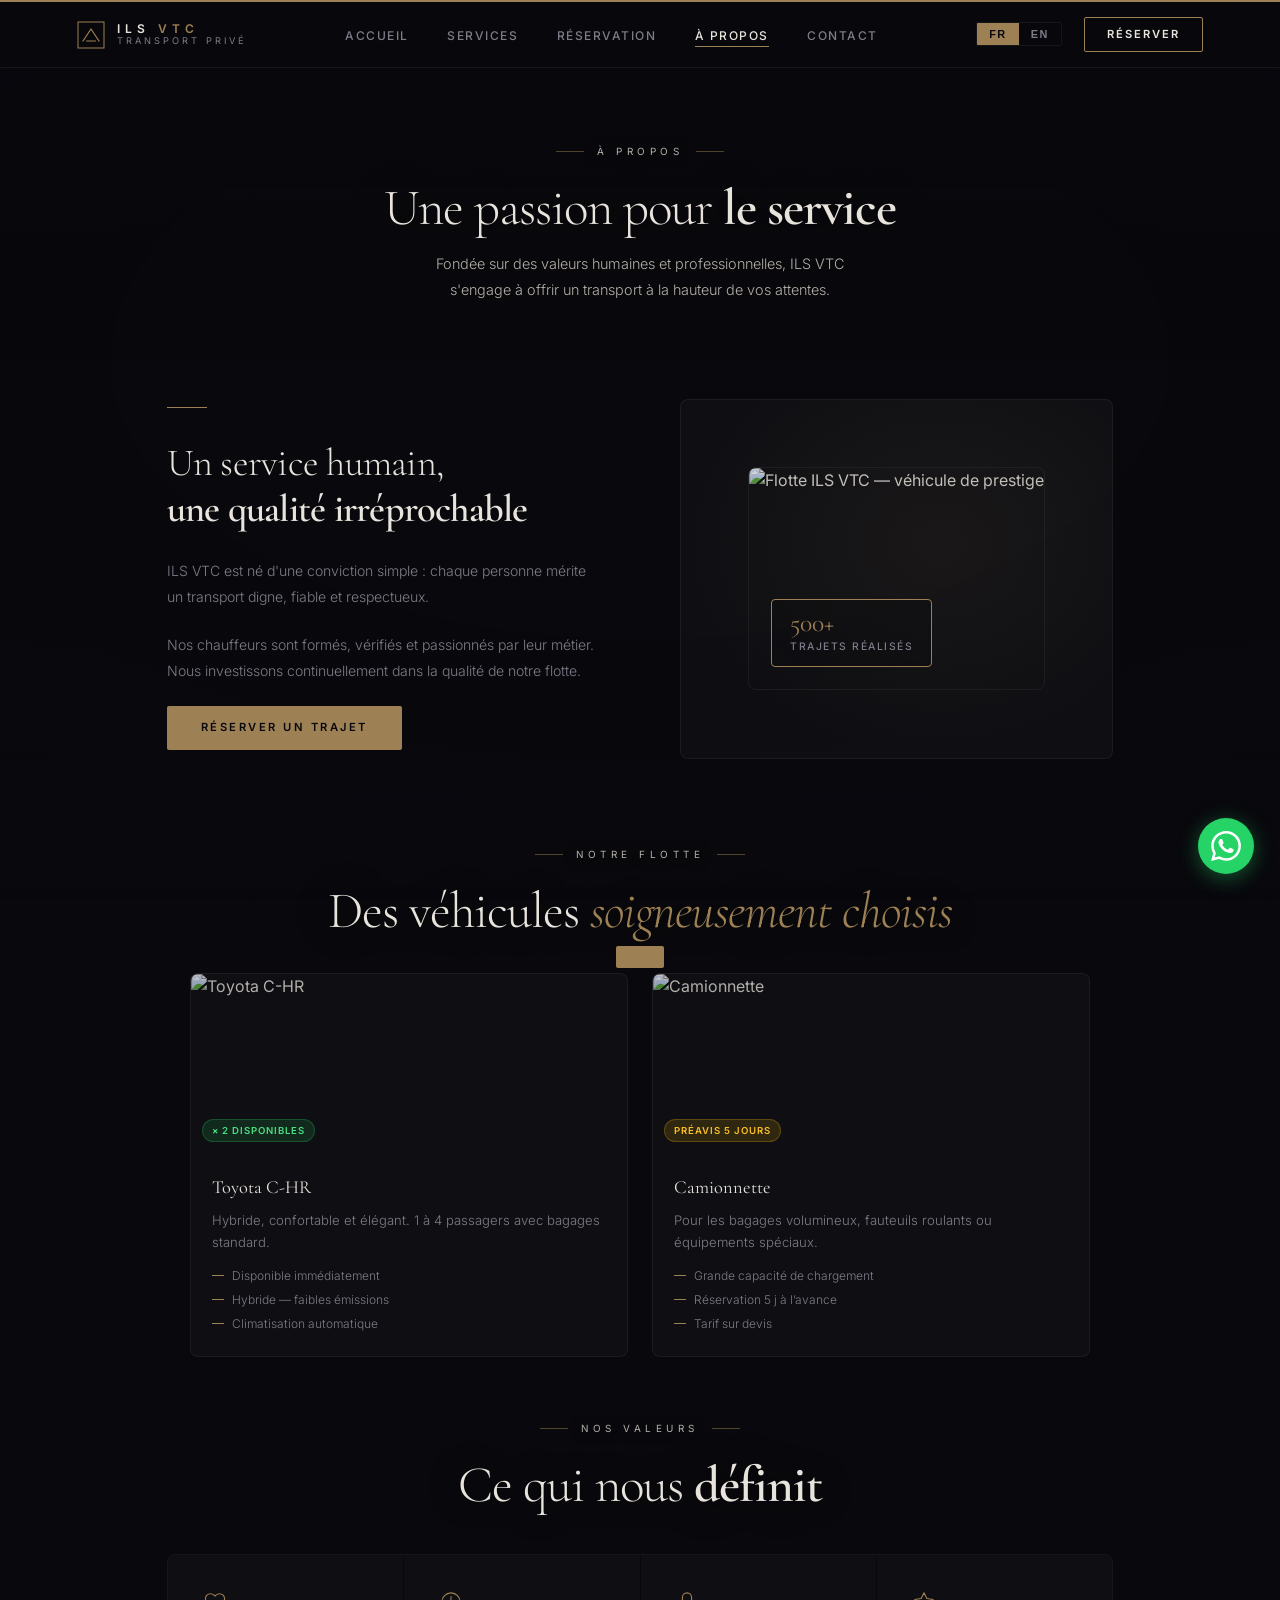
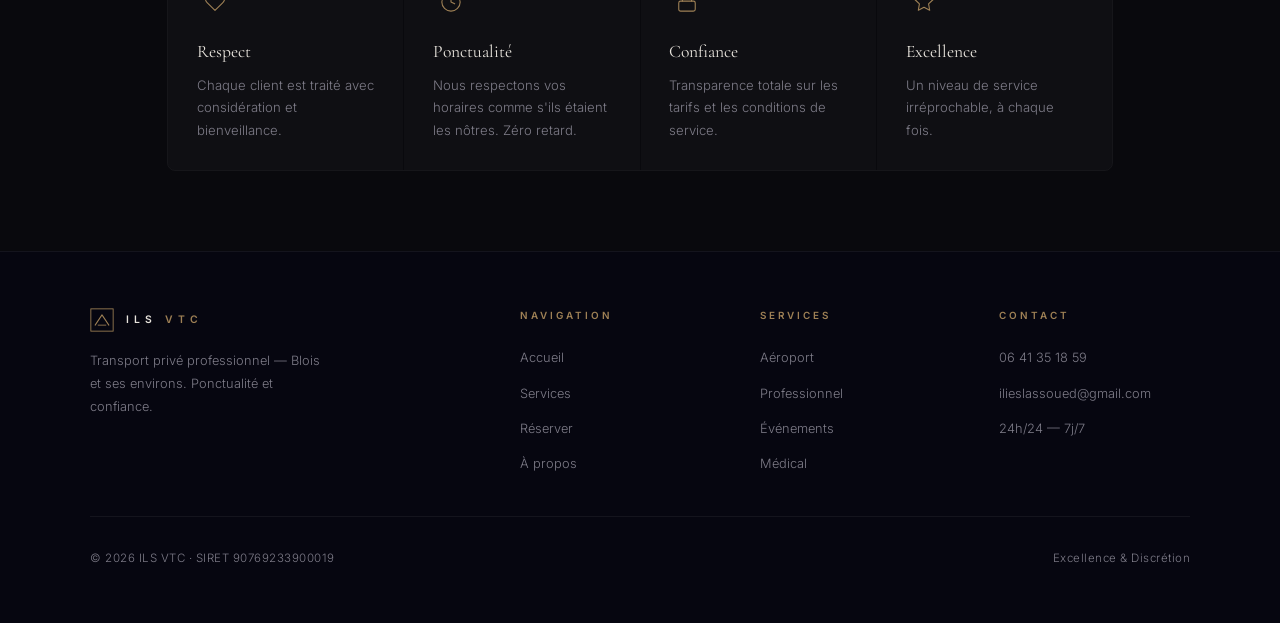
==== about.html @ da30ae80 "ILS VTC - Site complet prêt pour production" ====
<!DOCTYPE html>
<html lang="fr">
<head>
  <meta charset="UTF-8">
  <meta name="viewport" content="width=device-width, initial-scale=1.0">
  <title>À Propos — ILS VTC Blois | Chauffeur Professionnel</title>
  <link rel="stylesheet" href="css/style.css">
  <script src="https://cdnjs.cloudflare.com/ajax/libs/three.js/r128/three.min.js"></script>
  <!-- SEO -->
  <meta name="description" content="ILS VTC, votre chauffeur privé professionnel à Blois. SIRET 90769233900019. Flotte hybride Toyota C-HR, service respectueux et discret.">
  <meta name="keywords" content="ILS VTC Blois, chauffeur professionnel Blois, VTC Loir-et-Cher, SIRET 90769233900019">
  <meta name="robots" content="index, follow">
  <meta name="author" content="ILS VTC">
  <link rel="canonical" href="https://ilsvtc.fr/about">

  <!-- Open Graph -->
  <meta property="og:type" content="website">
  <meta property="og:site_name" content="ILS VTC">
  <meta property="og:url" content="https://ilsvtc.fr/about">
  <meta property="og:title" content="À Propos — ILS VTC Blois | Chauffeur Professionnel">
  <meta property="og:description" content="ILS VTC, votre chauffeur privé professionnel à Blois. SIRET 90769233900019. Flotte hybride Toyota C-HR, service respectueux et discret.">
  <meta property="og:image" content="https://ilsvtc.fr/og-image.jpg">
  <meta property="og:locale" content="fr_FR">

  <!-- Twitter Card -->
  <meta name="twitter:card" content="summary_large_image">
  <meta name="twitter:title" content="À Propos — ILS VTC Blois | Chauffeur Professionnel">
  <meta name="twitter:description" content="ILS VTC, votre chauffeur privé professionnel à Blois. SIRET 90769233900019. Flotte hybride Toyota C-HR, service respectueux et discret.">
  <meta name="twitter:image" content="https://ilsvtc.fr/og-image.jpg">

  <!-- Geo -->
  <meta name="geo.region" content="FR-41">
  <meta name="geo.placename" content="Blois">
  <meta name="geo.position" content="47.5941;1.3330">
  <meta name="ICBM" content="47.5941, 1.3330">

  <!-- Schema.org -->
  <script type="application/ld+json">
  {
    "@context": "https://schema.org",
    "@type": "TaxiService",
    "name": "ILS VTC",
    "description": "Service VTC professionnel à Blois et ses environs. Chauffeur privé disponible 24h/24, 7j/7. Toyota C-HR hybride, tarif 2,10€/km.",
    "url": "https://ilsvtc.fr",
    "telephone": "+33641351859",
    "email": "ilieslassoued@gmail.com",
    "priceRange": "2,10€/km",
    "currenciesAccepted": "EUR",
    "paymentAccepted": "Cash, WhatsApp Pay",
    "openingHours": "Mo-Su 00:00-23:59",
    "areaServed": {
      "@type": "GeoCircle",
      "geoMidpoint": { "@type": "GeoCoordinates", "latitude": 47.5941, "longitude": 1.3330 },
      "geoRadius": "50000"
    },
    "address": {
      "@type": "PostalAddress",
      "addressLocality": "Blois",
      "addressRegion": "Loir-et-Cher",
      "postalCode": "41000",
      "addressCountry": "FR"
    },
    "geo": { "@type": "GeoCoordinates", "latitude": 47.5941, "longitude": 1.3330 },
    "identifier": { "@type": "PropertyValue", "name": "SIRET", "value": "90769233900019" },
    "vehicle": {
      "@type": "Car",
      "name": "Toyota C-HR Hybride",
      "numberOfDoors": 4
    },
    "sameAs": ["https://wa.me/33641351859"]
  }
  </script>
</head>
<body data-page="about">
<canvas id="bg-canvas"></canvas>
<div class="bg-vignette"></div>
<div class="wrap">

  <nav>
    <a class="logo" href="index.html">
      <svg width="28" height="28" viewBox="0 0 28 28" fill="none"><rect x="1" y="1" width="26" height="26" stroke="#9e8055" stroke-width="1"/><path d="M6 20L14 8L22 20" stroke="#9e8055" stroke-width="1.2" stroke-linecap="round" stroke-linejoin="round"/><path d="M9.5 20H18.5" stroke="#9e8055" stroke-width="1" stroke-linecap="round"/></svg>
      <div class="logo-wordmark"><span class="logo-main">ILS <span>VTC</span></span><span class="logo-sub">Transport Privé</span></div>
    </a>
    <ul class="nav-links">
      <li><a href="index.html" data-p="home" id="nav-home">Accueil</a></li>
      <li><a href="services.html" data-p="services" id="nav-services">Services</a></li>
      <li><a href="reservation.html" data-p="reservation" id="nav-reservation">Réservation</a></li>
      <li><a href="about.html" data-p="about" id="nav-about">À propos</a></li>
      <li><a href="contact.html" data-p="contact" id="nav-contact">Contact</a></li>
    </ul>
    <div class="nav-r">
      <div class="lang"><button class="lb active" onclick="setLang('fr')">FR</button><button class="lb" onclick="setLang('en')">EN</button></div>
      <a class="ncta" href="reservation.html" id="nav-cta">Réserver</a>
      <div class="burger" onclick="toggleMob()"><span></span><span></span><span></span></div>
    </div>
  </nav>

  <div class="page-hero">
    <p class="slabel">À propos</p>
    <h1 class="stitle" id="a-title">Une passion pour <em>le service</em></h1>
    <p class="ssub" id="a-sub">Fondée sur des valeurs humaines et professionnelles, ILS VTC s'engage à offrir un transport à la hauteur de vos attentes.</p>
  </div>

  <div class="about-wrap">
    <div class="agrid">
      <div class="at">
        <span class="accent-line"></span>
        <h2 id="a-h2">Un service humain,<br><strong>une qualité irréprochable</strong></h2>
        <p id="a-p1">ILS VTC est né d'une conviction simple : chaque personne mérite un transport digne, fiable et respectueux. Que ce soit pour un rendez-vous médical, une cérémonie importante ou un simple déplacement quotidien, nous y apportons la même attention.</p>
        <p id="a-p2">Nos chauffeurs sont formés, vérifiés et passionnés par leur métier. Nous investissons continuellement dans la qualité de notre flotte et dans la satisfaction de nos clients.</p>
        <a class="btn1" href="reservation.html" id="a-cta">Réserver un trajet</a>
      </div>
      <div class="avis">
        <div class="about-img-wrap">
          <img
            class="about-img"
            src="https://images.unsplash.com/photo-1617788901-6f43b5a4d6a5?auto=format&fit=crop&w=700&h=480&q=80"
            alt="Flotte ILS VTC — véhicule de prestige"
            loading="lazy"
          >
          <div class="about-img-badge">
            <span class="badge-num">500+</span>
            <span class="badge-lbl">Trajets réalisés</span>
          </div>
        </div>
      </div>
    </div>


    <!-- ── Notre flotte ── -->
    <div class="sh" style="margin-bottom:2rem">
      <p class="slabel">Notre flotte</p>
      <h2 class="stitle">Des véhicules <em>soigneusement choisis</em></h2>
    </div>
    <div class="fleet-grid">
      <div class="fleet-card">
        <div class="fleet-img-wrap">
          <img src="https://images.unsplash.com/photo-1533473359331-0135ef1b58bf?auto=format&fit=crop&w=600&h=320&q=80" alt="Toyota C-HR" loading="lazy">
          <span class="fleet-badge fleet-badge--ok">&times; 2 disponibles</span>
        </div>
        <div class="fleet-body">
          <h4>Toyota C-HR</h4>
          <p>Hybride, confortable et élégant. 1 à 4 passagers avec bagages standard.</p>
          <ul class="fleet-feat"><li>Disponible immédiatement</li><li>Hybride &mdash; faibles émissions</li><li>Climatisation automatique</li></ul>
        </div>
      </div>
      <div class="fleet-card">
        <div class="fleet-img-wrap">
          <img src="https://images.unsplash.com/photo-1566933293069-b55c7f326dd4?auto=format&fit=crop&w=600&h=320&q=80" alt="Camionnette" loading="lazy">
          <span class="fleet-badge fleet-badge--warn">Préavis 5 jours</span>
        </div>
        <div class="fleet-body">
          <h4>Camionnette</h4>
          <p>Pour les bagages volumineux, fauteuils roulants ou équipements spéciaux.</p>
          <ul class="fleet-feat"><li>Grande capacité de chargement</li><li>Réservation 5 j à l&rsquo;avance</li><li>Tarif sur devis</li></ul>
        </div>
      </div>
    </div>

    <div class="sh" style="margin-bottom:2.5rem;margin-top:4rem">
      <p class="slabel" id="v-label">Nos valeurs</p>
      <h2 class="stitle" id="v-title">Ce qui nous <em>définit</em></h2>
    </div>

    <div class="vgrid">
      <div class="vc">
        <div class="vc-icon"><svg viewBox="0 0 24 24"><path d="M20.84 4.61a5.5 5.5 0 0 0-7.78 0L12 5.67l-1.06-1.06a5.5 5.5 0 0 0-7.78 7.78l1.06 1.06L12 21.23l7.78-7.78 1.06-1.06a5.5 5.5 0 0 0 0-7.78z"/></svg></div>
        <h4 id="v1t">Respect</h4>
        <p id="v1p">Chaque client est traité avec considération et bienveillance, quelle que soit la nature du trajet.</p>
      </div>
      <div class="vc">
        <div class="vc-icon"><svg viewBox="0 0 24 24"><circle cx="12" cy="12" r="10"/><polyline points="12 6 12 12 16 14"/></svg></div>
        <h4 id="v2t">Ponctualité</h4>
        <p id="v2p">Nous respectons vos horaires comme s'ils étaient les nôtres. Zéro retard, zéro stress.</p>
      </div>
      <div class="vc">
        <div class="vc-icon"><svg viewBox="0 0 24 24"><rect x="3" y="11" width="18" height="11" rx="2" ry="2"/><path d="M7 11V7a5 5 0 0 1 10 0v4"/></svg></div>
        <h4 id="v3t">Confiance</h4>
        <p id="v3p">Transparence totale sur les tarifs, les trajets et les conditions de service. Pas de surprises.</p>
      </div>
      <div class="vc">
        <div class="vc-icon"><svg viewBox="0 0 24 24"><polygon points="12 2 15.09 8.26 22 9.27 17 14.14 18.18 21.02 12 17.77 5.82 21.02 7 14.14 2 9.27 8.91 8.26 12 2"/></svg></div>
        <h4 id="v4t">Excellence</h4>
        <p id="v4p">Un niveau de service irréprochable, à chaque fois. C'est notre standard, pas notre exception.</p>
      </div>
    </div>
  </div>

  <footer>
    <div class="fg4">
      <div class="fb"><a class="logo" href="index.html"><svg width="24" height="24" viewBox="0 0 28 28" fill="none"><rect x="1" y="1" width="26" height="26" stroke="#9e8055" stroke-width="1"/><path d="M6 20L14 8L22 20" stroke="#9e8055" stroke-width="1.2" stroke-linecap="round" stroke-linejoin="round"/><path d="M9.5 20H18.5" stroke="#9e8055" stroke-width="1" stroke-linecap="round"/></svg><div class="logo-wordmark"><span class="logo-main" style="font-size:.65rem">ILS <span>VTC</span></span></div></a><p id="ft-desc">Service VTC professionnel — Blois et ses environs. Élégance, ponctualité et confiance.</p></div>
      <div class="fc"><h4 id="ft-nav">Navigation</h4><ul><li><a href="index.html" id="ft-h">Accueil</a></li><li><a href="services.html" id="ft-s">Services</a></li><li><a href="reservation.html" id="ft-b">Réserver</a></li><li><a href="about.html" id="ft-a">À propos</a></li></ul></div>
      <div class="fc"><h4 id="ft-st">Services</h4><ul><li><a id="ft-s1">Aéroport</a></li><li><a id="ft-s2">Professionnel</a></li><li><a id="ft-s3">Événements</a></li><li><a id="ft-s4">Médical</a></li></ul></div>
      <div class="fc"><h4 id="ft-ct">Contact</h4><ul><li><a href="contact.html">06 41 35 18 59</a></li><li><a href="contact.html">ilieslassoued@gmail.com</a></li><li><a id="ft-av">24h/24 — 7j/7</a></li></ul></div>
    </div>
    <div class="fbot"><span id="ft-copy">© 2026 ILS VTC. Tous droits réservés.</span><span id="ft-mot">Excellence &amp; Discrétion</span></div>
  </footer>
</div>
<div class="toast" id="toast"></div>
<script src="js/main.js"></script>
<script src="js/waves.js"></script>
</body>
</html>
---- css/style.css ----
/* ============================================================
   ELITERIDE — Design System
   Typographie : Cormorant Garamond (titres) + Inter (corps)
   Palette     : Anthracite profond · Ivoire · Bronze patiné
   ============================================================ */

@import url('https://fonts.googleapis.com/css2?family=Cormorant+Garamond:ital,wght@0,300;0,400;0,600;1,300;1,400&family=Inter:wght@300;400;500;600&display=swap');

/* ── Reset ───────────────────────────────────────────────── */
*, *::before, *::after { margin: 0; padding: 0; box-sizing: border-box; }

/* ── Variables ───────────────────────────────────────────── */
:root {

  --bg:       #09090d;
  --bg2:      #0f0f16;
  --bg3:      #16161f;
  --bronze:   #9e8055;
  --bronze-l: #b8975e;
  --slate:    #5e6a78;
  --text:     #e8e4dd;
  --muted:    #7e7c88;
  --faint:    #3a3845;
  --border:   rgba(255,255,255,0.055);
  --card:     rgba(255,255,255,0.028);
  --r:        4px;
  --r2:       8px;
  --sh:       0 24px 60px rgba(0,0,0,0.5);
}

/* ── Base ────────────────────────────────────────────────── */
html { scroll-behavior: smooth; }
body {
  font-family: 'Inter', system-ui, sans-serif;
  font-weight: 400;
  font-size: 16px;
  line-height: 1.6;
  background: var(--bg);
  color: var(--text);
  overflow-x: hidden;
  min-height: 100vh;
  -webkit-font-smoothing: antialiased;
}
h1, h2, h3, .display {
  font-family: 'Cormorant Garamond', serif;
  font-weight: 400;
  line-height: 1.15;
  letter-spacing: -.02em;
}

/* ── 3D Canvas ───────────────────────────────────────────── */
#bg-canvas {
  position: fixed; top: 0; left: 0;
  width: 100%; height: 100%;
  z-index: 0; pointer-events: none;
}

/* Vignette globale sur le canvas — assombrit les bords pour
   que le texte central ressorte toujours, quel que soit le cycle */
#bg-canvas + .bg-vignette,
.bg-vignette {
  position: fixed; inset: 0;
  z-index: 0; pointer-events: none;
  background:
    radial-gradient(ellipse 80% 60% at 50% 40%,
      transparent 50%,
      rgba(4,4,14,0.06) 100%),
    linear-gradient(to bottom,
      rgba(4,4,14,0.04) 0%,
      transparent 22%,
      transparent 70%,
      rgba(4,4,14,0.06) 100%);
}

.wrap { position: relative; z-index: 1; }

/* ── Navbar ──────────────────────────────────────────────── */
nav {
  position: fixed; top: 0; left: 0; right: 0; z-index: 100;
  padding: 0 6%;
  display: flex; align-items: center; justify-content: space-between;
  height: 68px;
  background: rgba(9,9,13,0.9);
  backdrop-filter: blur(24px);
  border-bottom: 1px solid var(--border);
  border-top: 2px solid var(--bronze);
}
.logo {
  display: flex; align-items: center; gap: 12px;
  text-decoration: none; cursor: pointer;
}
.logo-wordmark {
  display: flex; flex-direction: column; gap: 1px;
}
.logo-main {
  font-family: 'Inter', sans-serif;
  font-size: .75rem;
  font-weight: 600;
  letter-spacing: 5px;
  text-transform: uppercase;
  color: var(--text);
  line-height: 1;
}
.logo-main span { color: var(--bronze); }
.logo-sub {
  font-size: .58rem;
  letter-spacing: 3px;
  text-transform: uppercase;
  color: var(--muted);
  line-height: 1;
}
.nav-links { display: flex; gap: 2.4rem; list-style: none; }
.nav-links a {
  font-size: .75rem;
  font-weight: 500;
  letter-spacing: 1.5px;
  text-transform: uppercase;
  color: var(--muted);
  text-decoration: none;
  transition: color .25s;
  position: relative;
}
.nav-links a::after {
  content: '';
  position: absolute; bottom: -4px; left: 0; right: 0;
  height: 1px; background: var(--bronze);
  transform: scaleX(0); transform-origin: left;
  transition: transform .3s ease;
}
.nav-links a:hover, .nav-links a.active { color: var(--text); }
.nav-links a.active::after, .nav-links a:hover::after { transform: scaleX(1); }

.nav-r { display: flex; align-items: center; gap: 1.4rem; }
.lang {
  display: flex;
  border: 1px solid var(--border);
  border-radius: 2px;
  overflow: hidden;
}
.lb {
  padding: 5px 12px;
  font-size: .68rem;
  font-weight: 600;
  letter-spacing: 1.5px;
  text-transform: uppercase;
  cursor: pointer;
  transition: all .25s;
  color: var(--muted);
  background: none;
  border: none;
}
.lb.active { background: var(--bronze); color: var(--bg); }
.ncta {
  padding: 8px 22px;
  background: transparent;
  color: var(--text);
  border: 1px solid var(--bronze);
  border-radius: 2px;
  font-family: 'Inter', sans-serif;
  font-size: .7rem;
  font-weight: 600;
  letter-spacing: 2px;
  text-transform: uppercase;
  cursor: pointer;
  transition: all .25s;
  text-decoration: none;
  display: inline-flex; align-items: center;
}
.ncta:hover { background: var(--bronze); color: var(--bg); }
.burger {
  display: none; flex-direction: column;
  gap: 5px; cursor: pointer; padding: 5px;
}
.burger span {
  display: block; width: 20px; height: 1.5px;
  background: var(--text); transition: all .3s;
}

/* ── Hero ────────────────────────────────────────────────── */
.hero {
  min-height: calc(100vh - 68px);
  padding-top: 68px;
  display: flex; flex-direction: column;
  align-items: center; justify-content: center;
  text-align: center; padding: 2rem 6%;
  position: relative;
}

/* Capsule de texte vitrée — s'adapte au fond quel que soit le cycle */
.hero-glass {
  position: relative;
  display: flex; flex-direction: column; align-items: center;
  padding: 3.5rem 4rem 3rem;
  background: transparent;
  backdrop-filter: none;
  -webkit-backdrop-filter: none;
  border: none;
  border-radius: 0;
  box-shadow: none;
  max-width: 820px;
  width: 100%;
  margin: 0 auto;
}
.eyebrow {
  display: flex; align-items: center; gap: 1.2rem;
  margin-bottom: 2.5rem;
}
.eyebrow-line { width: 40px; height: 1px; background: var(--bronze); }
.eyebrow-text {
  font-size: .68rem;
  font-weight: 500;
  letter-spacing: 4px;
  text-transform: uppercase;
  color: var(--bronze);
}
.hero h1 {
  font-size: clamp(2.8rem, 6.5vw, 5.5rem);
  font-weight: 300;
  color: var(--text);
  margin-bottom: 1.8rem;
  max-width: 820px;
  text-shadow: 0 2px 32px rgba(0,0,0,0.9), 0 0 80px rgba(0,0,0,0.5);
}
.hero h1 em {
  font-style: italic;
  color: var(--bronze);
  text-shadow: 0 0 32px rgba(158,128,85,0.35);
}
.hero-lead {
  font-size: clamp(.88rem, 1.4vw, 1rem);
  color: rgba(232,228,221,0.85);
  max-width: 480px;
  line-height: 1.85;
  font-weight: 300;
  margin-bottom: 2.8rem;
  text-shadow: 0 1px 16px rgba(0,0,0,0.85), 0 0 40px rgba(0,0,0,0.4);
}
.hbtns { display: flex; gap: 1rem; flex-wrap: wrap; justify-content: center; }

/* Stats bar */
.stats {
  margin-top: 5rem;
  display: flex; gap: 0; flex-wrap: wrap;
  justify-content: center;
  border-top: 1px solid var(--border);
  padding-top: 3rem;
  width: 100%; max-width: 700px;
}
.stat {
  flex: 1; min-width: 120px;
  text-align: center;
  padding: 0 2rem;
  border-right: 1px solid var(--border);
}
.stat:last-child { border-right: none; }
.stat-n {
  display: block;
  font-family: 'Cormorant Garamond', serif;
  font-size: 3rem;
  font-weight: 300;
  color: var(--text);
  letter-spacing: -1px;
  line-height: 1;
  margin-bottom: .4rem;
}
.stat-l {
  font-size: .62rem;
  letter-spacing: 2.5px;
  text-transform: uppercase;
  color: var(--muted);
}

/* Scroll indicator */
.scroll-ind {
  position: absolute; bottom: 2rem; left: 50%;
  transform: translateX(-50%);
  display: flex; flex-direction: column;
  align-items: center; gap: 10px;
  animation: fl 2.5s ease-in-out infinite;
}
.scroll-ind-label {
  font-size: .6rem;
  letter-spacing: 3px;
  text-transform: uppercase;
  color: var(--faint);
}
@keyframes fl {
  0%,100% { transform: translateX(-50%) translateY(0); }
  50%      { transform: translateX(-50%) translateY(-8px); }
}

/* ── Buttons ─────────────────────────────────────────────── */
.btn1 {
  padding: 13px 34px;
  background: var(--bronze);
  color: var(--bg);
  border: none;
  border-radius: 2px;
  font-family: 'Inter', sans-serif;
  font-size: .7rem;
  font-weight: 600;
  letter-spacing: 2.5px;
  text-transform: uppercase;
  cursor: pointer;
  transition: all .25s;
  text-decoration: none;
  display: inline-flex; align-items: center;
}
.btn1:hover { background: var(--bronze-l); transform: translateY(-2px); box-shadow: 0 8px 24px rgba(158,128,85,.25); }
.btn2 {
  padding: 13px 34px;
  background: transparent;
  color: var(--text);
  border: 1px solid var(--border);
  border-radius: 2px;
  font-family: 'Inter', sans-serif;
  font-size: .7rem;
  font-weight: 600;
  letter-spacing: 2.5px;
  text-transform: uppercase;
  cursor: pointer;
  transition: all .25s;
  text-decoration: none;
  display: inline-flex; align-items: center;
}
.btn2:hover { border-color: var(--bronze); color: var(--bronze); }

/* ── Section helpers ─────────────────────────────────────── */
.section { padding: 6rem 6%; }
.page-hero { padding: 5.5rem 6% 2.5rem; text-align: center; }
.sh { text-align: center; margin-bottom: 4rem; }
.slabel {
  display: flex; align-items: center; justify-content: center;
  gap: .8rem;
  font-size: .62rem;
  letter-spacing: 4.5px;
  text-transform: uppercase;
  color: var(--bronze);
  margin-bottom: 1.2rem;
}
.slabel::before, .slabel::after {
  content: ''; display: block;
  width: 28px; height: 1px;
  background: var(--bronze);
  opacity: .5;
}
.stitle {
  font-family: 'Cormorant Garamond', serif;
  font-size: clamp(2rem, 4vw, 3.2rem);
  font-weight: 300;
  margin-bottom: .8rem;
  color: var(--text);
}
.stitle strong { font-weight: 600; }
.stitle em { font-style: italic; color: var(--bronze); font-weight: 300; }
.ssub {
  color: var(--muted);
  max-width: 460px;
  margin: 0 auto;
  line-height: 1.8;
  font-size: .9rem;
  font-weight: 300;
}

/* ── SVG Icons ───────────────────────────────────────────── */
.icon-wrap {
  width: 44px; height: 44px;
  border: 1px solid var(--border);
  border-radius: var(--r);
  display: flex; align-items: center; justify-content: center;
  margin-bottom: 1.4rem;
  transition: border-color .3s;
}
.icon-wrap svg {
  width: 20px; height: 20px;
  stroke: var(--bronze);
  fill: none;
  stroke-width: 1.3;
  stroke-linecap: round;
  stroke-linejoin: round;
}

/* ── Page hero (services, about, contact, reservation) ───── */
.page-hero {
  padding: 9rem 6% 4rem;
  text-align: center;
  position: relative;
}
.page-hero::before {
  content: '';
  position: absolute; inset: 0;
  background: linear-gradient(to bottom,
    rgba(4,4,14,0.08) 0%,
    rgba(4,4,14,0.03) 60%,
    transparent 100%);
  pointer-events: none;
}
.page-hero .slabel,
.page-hero .stitle,
.page-hero .ssub { position: relative; z-index: 1; }

/* Backdrop vitré sur les sections principales (contenu sur fond 3D) */
.section,
.about-wrap,
.form-wrap,
.srv-grid,
.cta-band {
  background: transparent;
  backdrop-filter: none;
  -webkit-backdrop-filter: none;
}

/* ── Feature Cards ───────────────────────────────────────── */
.grid4 {
  display: grid;
  grid-template-columns: repeat(auto-fit, minmax(240px, 1fr));
  gap: 1px;
  max-width: 1100px;
  margin: 0 auto;
  border: 1px solid var(--border);
  border-radius: var(--r2);
  overflow: hidden;
}
.card {
  background: var(--card);
  padding: 2.2rem;
  transition: all .3s;
  border: none;
}
.card:hover { background: rgba(255,255,255,.05); }
.card:hover .icon-wrap { border-color: rgba(158,128,85,.5); }
.card h3 {
  font-family: 'Cormorant Garamond', serif;
  font-size: 1.25rem;
  font-weight: 400;
  margin-bottom: .65rem;
}
.card p { color: var(--muted); font-size: .85rem; line-height: 1.75; font-weight: 300; }
/* Cards avec photo (index features) */
.card--photo { padding: 0; display: flex; flex-direction: column; }
.card-img { position: relative; height: 155px; overflow: hidden; flex-shrink: 0; }
.card-img img { width: 100%; height: 100%; object-fit: cover; opacity: 0.38; transition: opacity .4s, transform .5s; }
.card--photo:hover .card-img img { opacity: 0.58; transform: scale(1.04); }
.card-img-overlay { position: absolute; inset: 0; background: linear-gradient(to bottom, transparent 30%, rgba(9,9,13,0.70) 100%); }
.card-content { padding: 1.3rem 1.6rem 1.7rem; flex: 1; }
.card--photo .icon-wrap { margin-bottom: .8rem; }
.card--photo h3 { font-family: 'Cormorant Garamond', serif; font-size: 1.2rem; font-weight: 400; margin-bottom: .5rem; }
.card--photo p { color: var(--muted); font-size: .83rem; line-height: 1.75; font-weight: 300; }

/* Compteur animé stats */
.stat-n { transition: color .3s; }

/* Contact — photo en-tête sidebar */
.cinfo-photo { position: relative; border-radius: var(--r); overflow: hidden; margin-bottom: 0; }
.cinfo-photo img { width: 100%; height: 180px; object-fit: cover; opacity: 0.6; display: block; transition: opacity .3s; }
.cinfo-photo:hover img { opacity: 0.75; }
.cinfo-photo-overlay { position: absolute; inset: 0; background: linear-gradient(to top, rgba(9,9,13,0.5) 0%, transparent 55%); }
.cinfo-photo-label { position: absolute; bottom: .75rem; left: 1rem; font-size: .62rem; letter-spacing: 2.5px; text-transform: uppercase; color: var(--bronze); font-weight: 500; }

/* ── Photos cartes services ──────────────────────────────── */
.sc-photo {
  position: absolute; inset: 0;
  width: 100%; height: 100%;
  object-fit: cover;
  opacity: 0.38;
  transition: opacity 0.4s ease;
}
.sc-photo-overlay {
  position: absolute; inset: 0;
  background: linear-gradient(to top, rgba(9,9,13,0.55) 0%, rgba(9,9,13,0.05) 100%);
  z-index: 1;
}
.sc-top svg { z-index: 2; }
.sc:hover .sc-photo { opacity: 0.55; }

/* ── Photo À propos ──────────────────────────────────────── */
.about-img-wrap {
  position: relative;
  border-radius: var(--r2);
  overflow: hidden;
  border: 1px solid var(--border);
  aspect-ratio: 4/3;
}
.about-img {
  width: 100%; height: 100%;
  object-fit: cover;
  display: block;
  opacity: 0.82;
  transition: opacity 0.4s, transform 0.6s;
}
.about-img-wrap:hover .about-img { opacity: 0.92; transform: scale(1.03); }
.about-img-badge {
  position: absolute; bottom: 1.4rem; left: 1.4rem;
  background: rgba(9,9,13,0.60);
  border: 1px solid var(--bronze);
  border-radius: var(--r);
  padding: .65rem 1.1rem;
  display: flex; flex-direction: column; align-items: flex-start;
  backdrop-filter: blur(2px);
}
.badge-num {
  font-family: 'Cormorant Garamond', serif;
  font-size: 1.6rem; font-weight: 400;
  color: var(--bronze);
  line-height: 1;
}
.badge-lbl {
  font-size: .65rem; font-weight: 500;
  letter-spacing: 1.5px; text-transform: uppercase;
  color: var(--muted); margin-top: 3px;
}

/* ── Services ────────────────────────────────────────────── */
.srv-grid {
  display: grid;
  grid-template-columns: repeat(auto-fit, minmax(310px, 1fr));
  gap: 1px;
  max-width: 1100px;
  margin: 0 auto;
  padding: 0 6% 6rem;
  border: 1px solid var(--border);
  border-radius: var(--r2);
  overflow: hidden;
}
.sc { background: var(--card); transition: all .3s; }
.sc:hover { background: rgba(255,255,255,.04); }
.sc-top {
  height: 140px;
  display: flex; align-items: center; justify-content: center;
  position: relative;
  border-bottom: 1px solid var(--border);
  overflow: hidden;
}
.sc-top::before {
  content: '';
  position: absolute; inset: 0;
  background: radial-gradient(ellipse at center, rgba(158,128,85,.06) 0%, transparent 70%);
}
.sc-top svg {
  width: 36px; height: 36px;
  stroke: var(--bronze);
  fill: none;
  stroke-width: 1.2;
  stroke-linecap: round;
  stroke-linejoin: round;
  opacity: .8;
  transition: opacity .3s;
  position: relative; z-index: 1;
}
.sc:hover .sc-top svg { opacity: 1; }
.sc-body { padding: 1.6rem; }
.sc-body h3 {
  font-family: 'Cormorant Garamond', serif;
  font-size: 1.2rem;
  font-weight: 400;
  margin-bottom: .6rem;
}
.sc-body p { color: var(--muted); font-size: .83rem; line-height: 1.75; margin-bottom: 1.2rem; font-weight: 300; }
.sfeat { list-style: none; display: flex; flex-direction: column; gap: .45rem; }
.sfeat li {
  font-size: .78rem;
  color: var(--muted);
  display: flex; align-items: center; gap: 10px;
  font-weight: 300;
}
.sfeat li::before {
  content: '';
  display: block;
  width: 16px; height: 1px;
  background: var(--bronze);
  flex-shrink: 0;
}

/* ── CTA Band ────────────────────────────────────────────── */
.cta-band {
  text-align: center;
  padding: 5rem 6%;
  border-top: 1px solid var(--border);
  background: linear-gradient(to bottom, transparent, rgba(158,128,85,.03));
}
.cta-band p { color: var(--muted); font-size: .85rem; margin-bottom: 2rem; font-weight: 300; }

/* ── Forms ───────────────────────────────────────────────── */
.form-wrap { max-width: 760px; margin: 0 auto; padding: 3.5rem 6% 5.5rem; }
.fcard {
  background: rgba(6,6,16,0.18);
  border: 1px solid var(--border);
  border-radius: var(--r2);
  padding: 2.8rem;
}
.fsteps {
  display: flex; margin-bottom: 2.5rem;
  background: rgba(255,255,255,.02);
  border-radius: var(--r);
  padding: 3px;
  border: 1px solid var(--border);
}
.fstep {
  flex: 1; text-align: center;
  padding: 9px;
  border-radius: 2px;
  font-size: .65rem;
  font-weight: 600;
  letter-spacing: 1.5px;
  text-transform: uppercase;
  color: var(--muted);
  transition: all .25s;
}
.fstep.active { background: var(--bronze); color: var(--bg); }
.fg { margin-bottom: 1.4rem; }
.fl {
  display: block;
  font-size: .68rem;
  font-weight: 500;
  letter-spacing: 1.5px;
  text-transform: uppercase;
  color: var(--muted);
  margin-bottom: 8px;
}
.fi, .fsel, .fta {
  width: 100%;
  padding: 11px 14px;
  background: rgba(255,255,255,.04);
  border: 1px solid var(--border);
  border-radius: var(--r);
  color: var(--text);
  font-size: .88rem;
  font-family: 'Inter', sans-serif;
  font-weight: 300;
  transition: all .25s;
  outline: none;
}
.fi:focus, .fsel:focus, .fta:focus {
  border-color: var(--bronze);
  background: rgba(158,128,85,.04);
}
.fsel option { background: #16161f; }
.fta { min-height: 95px; resize: vertical; }
.fr2 { display: grid; grid-template-columns: 1fr 1fr; gap: 1rem; }
.fst {
  font-size: .62rem;
  letter-spacing: 3px;
  text-transform: uppercase;
  color: var(--bronze);
  margin-bottom: 1.6rem;
  padding-bottom: .75rem;
  border-bottom: 1px solid var(--border);
  display: flex; align-items: center; gap: .8rem;
}
.fst::after {
  content: ''; flex: 1; height: 1px;
  background: var(--border);
}
.vopts {
  display: grid;
  grid-template-columns: repeat(3, 1fr);
  gap: 1rem;
  margin-bottom: 1.4rem;
}
.vopt {
  border: 1px solid var(--border);
  border-radius: var(--r);
  padding: 1.1rem .8rem;
  text-align: center;
  cursor: pointer;
  transition: all .25s;
}
.vopt:hover { border-color: rgba(158,128,85,.4); }
.vopt.sel { border-color: var(--bronze); background: rgba(158,128,85,.03); }
.vopt svg {
  width: 28px; height: 28px;
  stroke: var(--muted);
  fill: none; stroke-width: 1.2;
  stroke-linecap: round; stroke-linejoin: round;
  margin-bottom: 8px;
  transition: stroke .25s;
}
.vopt.sel svg, .vopt:hover svg { stroke: var(--bronze); }
.vopt .vn { font-size: .75rem; font-weight: 600; letter-spacing: .5px; }
.vopt .vd { font-size: .68rem; color: var(--muted); margin-top: 3px; font-weight: 300; }
.sbtn {
  width: 100%; padding: 14px;
  background: var(--bronze);
  color: var(--bg);
  border: none; border-radius: var(--r);
  font-family: 'Inter', sans-serif;
  font-size: .7rem; font-weight: 600;
  letter-spacing: 2.5px; text-transform: uppercase;
  cursor: pointer; transition: all .25s; margin-top: 1rem;
}
.sbtn:hover { background: var(--bronze-l); transform: translateY(-1px); box-shadow: 0 8px 24px rgba(158,128,85,.2); }
.conf { display: none; text-align: center; padding: 3rem; }
.conf.show { display: block; }
.conf-icon {
  width: 56px; height: 56px;
  border: 1px solid var(--bronze);
  border-radius: 50%;
  display: flex; align-items: center; justify-content: center;
  margin: 0 auto 1.8rem;
}
.conf-icon svg {
  width: 22px; height: 22px;
  stroke: var(--bronze); fill: none;
  stroke-width: 1.5; stroke-linecap: round; stroke-linejoin: round;
}

/* ── About ───────────────────────────────────────────────── */
.about-wrap { max-width: 1100px; margin: 0 auto; padding: 2rem 6% 5rem; }
.agrid {
  display: grid;
  grid-template-columns: 1fr 1fr;
  gap: 5rem;
  align-items: center;
  margin-bottom: 5.5rem;
}
.at h2 {
  font-family: 'Cormorant Garamond', serif;
  font-size: clamp(1.8rem, 3vw, 2.4rem);
  font-weight: 300;
  margin-bottom: 1.6rem;
  line-height: 1.2;
}
.at h2 strong { font-weight: 600; }
.at h2 em { font-style: italic; color: var(--bronze); }
.at p {
  color: var(--muted);
  line-height: 1.85;
  margin-bottom: 1.4rem;
  font-size: .88rem;
  font-weight: 300;
}
.at .accent-line {
  display: block;
  width: 40px; height: 1px;
  background: var(--bronze);
  margin-bottom: 2rem;
}
.avis {
  background: var(--card);
  border: 1px solid var(--border);
  border-radius: var(--r2);
  height: 360px;
  display: flex; align-items: center; justify-content: center;
  position: relative; overflow: hidden;
}
.avis::before {
  content: '';
  position: absolute; inset: 0;
  background: radial-gradient(ellipse at 60% 40%, rgba(158,128,85,.07), transparent 70%);
}
.avis svg {
  width: 80px; height: 80px;
  stroke: var(--bronze);
  fill: none; stroke-width: .8;
  stroke-linecap: round; stroke-linejoin: round;
  opacity: .35;
  position: relative; z-index: 1;
}
.vgrid {
  display: grid;
  grid-template-columns: repeat(auto-fit, minmax(220px, 1fr));
  gap: 1px;
  border: 1px solid var(--border);
  border-radius: var(--r2);
  overflow: hidden;
}
.vc { background: var(--card); padding: 1.8rem; transition: all .3s; }
.vc:hover { background: rgba(255,255,255,.04); }
.vc .vc-icon {
  width: 36px; height: 36px;
  display: flex; align-items: center; justify-content: center;
  margin-bottom: 1.1rem;
}
.vc .vc-icon svg {
  width: 22px; height: 22px;
  stroke: var(--bronze); fill: none;
  stroke-width: 1.2; stroke-linecap: round; stroke-linejoin: round;
}
.vc h4 {
  font-family: 'Cormorant Garamond', serif;
  font-size: 1.1rem; font-weight: 400;
  margin-bottom: .5rem;
}
.vc p { font-size: .82rem; color: var(--muted); line-height: 1.7; font-weight: 300; }

/* ── Contact ─────────────────────────────────────────────── */
.ct-wrap { max-width: 980px; margin: 0 auto; padding: 3.5rem 6% 5.5rem; }
.cgrid {
  display: grid;
  grid-template-columns: 1fr 1.6fr;
  gap: 3.5rem;
  margin-top: 3rem;
}
.cinfo h3 {
  font-family: 'Cormorant Garamond', serif;
  font-size: 1.3rem; font-weight: 400;
  margin-bottom: 2rem;
}
.citem { display: flex; align-items: flex-start; gap: 1.2rem; margin-bottom: 1.6rem; }
.cicon {
  width: 40px; height: 40px;
  border: 1px solid var(--border);
  border-radius: var(--r);
  display: flex; align-items: center; justify-content: center;
  flex-shrink: 0;
}
.cicon svg {
  width: 16px; height: 16px;
  stroke: var(--bronze); fill: none;
  stroke-width: 1.3; stroke-linecap: round; stroke-linejoin: round;
}
.ctext strong {
  display: block;
  font-size: .65rem;
  font-weight: 600;
  letter-spacing: 2px;
  text-transform: uppercase;
  color: var(--bronze);
  margin-bottom: 3px;
}
.ctext span { font-size: .85rem; color: var(--muted); font-weight: 300; }
.cfcard {
  background: var(--card);
  border: 1px solid var(--border);
  border-radius: var(--r2);
  padding: 2.2rem;
}

/* ── Footer ──────────────────────────────────────────────── */
footer {
  background: rgba(6,6,18,0.88);
  backdrop-filter: blur(18px);
  -webkit-backdrop-filter: blur(18px);
  border-top: 1px solid var(--border);
  padding: 3.5rem 6%;
  position: relative; z-index: 1;
}
.fg4 {
  display: grid;
  grid-template-columns: 2fr 1fr 1fr 1fr;
  gap: 3rem;
  max-width: 1100px;
  margin: 0 auto 2.5rem;
}
.fb p {
  color: var(--muted);
  font-size: .8rem;
  line-height: 1.8;
  margin-top: 1.1rem;
  max-width: 240px;
  font-weight: 300;
}
.fc h4 {
  font-size: .62rem;
  font-weight: 600;
  letter-spacing: 3px;
  text-transform: uppercase;
  color: var(--bronze);
  margin-bottom: 1.3rem;
}
.fc ul { list-style: none; display: flex; flex-direction: column; gap: .6rem; }
.fc ul li a {
  color: var(--muted);
  text-decoration: none;
  font-size: .8rem;
  font-weight: 300;
  transition: color .25s;
}
.fc ul li a:hover { color: var(--text); }
.fbot {
  max-width: 1100px; margin: 0 auto;
  padding-top: 2rem;
  border-top: 1px solid var(--border);
  display: flex; justify-content: space-between; align-items: center;
  font-size: .72rem;
  color: var(--muted);
  font-weight: 300;
  letter-spacing: .5px;
}

/* ── Toast ───────────────────────────────────────────────── */
.toast {
  position: fixed; bottom: 2rem; left: 50%;
  transform: translateX(-50%) translateY(100px);
  background: var(--bronze);
  color: var(--bg);
  padding: 11px 24px;
  border-radius: 2px;
  font-size: .72rem;
  font-weight: 600;
  letter-spacing: 1.5px;
  text-transform: uppercase;
  z-index: 999;
  transition: transform .35s ease;
}
.toast.show { transform: translateX(-50%) translateY(0); }

/* ── Divider ─────────────────────────────────────────────── */
.divider {
  display: flex; align-items: center; gap: 1rem;
  padding: 0 6%; margin-bottom: 0;
  opacity: .3;
}
.divider::before, .divider::after { content: ''; flex: 1; height: 1px; background: var(--border); }
.divider-dot { width: 4px; height: 4px; background: var(--bronze); transform: rotate(45deg); }

/* ── Responsive ──────────────────────────────────────────── */
@media (max-width: 1000px) {
  .fg4 { grid-template-columns: 1fr 1fr; }
}
@media (max-width: 768px) {
  .nav-links, .ncta { display: none; }
  .burger { display: flex; }
  .fr2, .vopts { grid-template-columns: 1fr; }
  .agrid, .cgrid { grid-template-columns: 1fr; }
  .stats { gap: 0; }
  .stat { min-width: 100px; padding: 0 1rem; }
  .fg4 { grid-template-columns: 1fr; }
  .grid4 { grid-template-columns: 1fr; }
  .srv-grid { grid-template-columns: 1fr; }
}

/* ══════════════════════════════════════════════════════════
   AUTOCOMPLETE ADRESSES
══════════════════════════════════════════════════════════ */
.autocomplete-wrap { position: relative; }

.ac-list {
  position: absolute; top: calc(100% + 4px); left: 0; right: 0;
  background: #16161f;
  border: 1px solid var(--border);
  border-radius: var(--r);
  list-style: none;
  display: none;
  z-index: 50;
  max-height: 220px;
  overflow-y: auto;
  box-shadow: 0 12px 32px rgba(0,0,0,.5);
}
.ac-item {
  padding: .65rem 1rem;
  font-size: .82rem;
  color: var(--text);
  cursor: pointer;
  border-bottom: 1px solid var(--border);
  transition: background .15s;
  font-weight: 300;
  line-height: 1.4;
}
.ac-item:last-child { border-bottom: none; }
.ac-item:hover { background: rgba(158,128,85,.08); color: var(--bronze); }

/* ══════════════════════════════════════════════════════════
   CALCULATEUR DE PRIX
══════════════════════════════════════════════════════════ */
.price-box {
  display: flex; flex-direction: column; gap: .5rem;
  background: rgba(158,128,85,.03);
  border: 1px solid rgba(158,128,85,.25);
  border-radius: var(--r2);
  padding: 1rem 1.2rem;
  margin-bottom: 1.2rem;
  animation: fadeIn .3s ease;
}
@keyframes fadeIn { from { opacity:0; transform:translateY(-6px); } to { opacity:1; transform:none; } }

.price-row {
  display: flex; align-items: center; gap: 1rem;
}
.price-icon { color: var(--bronze); display:flex; flex-shrink:0; }
.price-icon svg { width: 22px; height: 22px; }
.price-details { display:flex; flex-direction:column; gap:.2rem; flex:1; }
.price-km  { font-size: .88rem; color: var(--text); font-weight: 500; }
.price-dur { font-size: .75rem; color: var(--muted); font-weight: 300; }
.price-amount {
  font-family: 'Cormorant Garamond', serif;
  font-size: 1.5rem; font-weight: 400;
  color: var(--bronze);
  white-space: nowrap;
}
.price-note { font-size: .68rem; color: var(--muted); letter-spacing: .5px; font-weight: 300; }

.price-loading {
  display: flex; align-items: center; gap: .6rem;
  color: var(--muted); font-size: .82rem; margin-bottom: 1rem;
}
.spinner {
  width: 16px; height: 16px;
  border: 2px solid var(--border);
  border-top-color: var(--bronze);
  border-radius: 50%;
  animation: spin .7s linear infinite;
  flex-shrink: 0;
}
@keyframes spin { to { transform: rotate(360deg); } }

/* ══════════════════════════════════════════════════════════
   BADGES VÉHICULES
══════════════════════════════════════════════════════════ */
.vbadge {
  font-size: .6rem; font-weight: 600; letter-spacing: 1px;
  text-transform: uppercase; padding: 3px 8px;
  border-radius: 99px; margin-top: 6px; display: inline-block;
}
.vbadge--ok   { background: rgba(34,197,94,.12);  color: #4ade80; border: 1px solid rgba(34,197,94,.2); }
.vbadge--warn { background: rgba(234,179,8,.12);  color: #fbbf24; border: 1px solid rgba(234,179,8,.2); }

/* ══════════════════════════════════════════════════════════
   NOTICE CAMIONNETTE
══════════════════════════════════════════════════════════ */
.veh-notice {
  display: flex; align-items: flex-start; gap: .7rem;
  background: rgba(234,179,8,.07);
  border: 1px solid rgba(234,179,8,.2);
  border-radius: var(--r);
  padding: .85rem 1rem;
  color: #fbbf24;
  font-size: .8rem;
  line-height: 1.6;
  margin-top: 1rem;
  animation: fadeIn .25s ease;
}

/* ══════════════════════════════════════════════════════════
   RÉCAPITULATIF (étape 3)
══════════════════════════════════════════════════════════ */
.recap-box {
  display: flex; flex-direction: column; gap: .4rem;
  background: rgba(255,255,255,.025);
  border: 1px solid var(--border);
  border-radius: var(--r);
  padding: .9rem 1.1rem;
  margin: 1rem 0;
}
.recap-row {
  display: flex; align-items: center; gap: .7rem;
}
.recap-route { flex:1; font-size: .84rem; color: var(--text); font-weight: 300; }
.recap-price {
  font-family: 'Cormorant Garamond', serif;
  font-size: 1.25rem; font-weight: 400; color: var(--bronze);
}
.recap-note { font-size: .68rem; color: var(--muted); }

/* ══════════════════════════════════════════════════════════
   PAIEMENT EN LIGNE (Stripe)
══════════════════════════════════════════════════════════ */
.pay-online-wrap { margin-top: 1.2rem; text-align: center; }

.pay-divider {
  display: flex; align-items: center; gap: 1rem;
  color: var(--muted); font-size: .72rem;
  text-transform: uppercase; letter-spacing: 1.5px;
  margin-bottom: 1rem;
}
.pay-divider::before, .pay-divider::after {
  content: ''; flex:1; height: 1px; background: var(--border);
}

.sbtn--stripe {
  display: flex; align-items: center; justify-content: center; gap: .6rem;
  width: 100%;
  background: #635bff;
  color: white;
  border: none;
  border-radius: var(--r);
  padding: 13px;
  font-size: .85rem; font-weight: 500;
  cursor: pointer;
  transition: background .25s, transform .2s;
}
.sbtn--stripe:hover { background: #4f46e5; transform: translateY(-1px); }

.pay-note {
  color: var(--muted); font-size: .68rem; margin-top: .6rem;
  letter-spacing: .3px;
}

/* Bouton confirmation (étape confirmation)*/
.conf-actions { display:flex; flex-direction:column; gap:.6rem; margin-top:1.5rem; }

/* ══════════════════════════════════════════════════════════
   FLOTTE (page À propos)
══════════════════════════════════════════════════════════ */
.fleet-grid {
  display: grid;
  grid-template-columns: 1fr 1fr;
  gap: 1.5rem;
  max-width: 900px;
  margin: 0 auto 3rem;
}
@media (max-width: 680px) { .fleet-grid { grid-template-columns: 1fr; } }

.fleet-card {
  background: var(--card);
  border: 1px solid var(--border);
  border-radius: var(--r2);
  overflow: hidden;
  transition: border-color .3s;
}
.fleet-card:hover { border-color: rgba(158,128,85,.3); }

.fleet-img-wrap {
  position: relative;
  height: 180px;
  overflow: hidden;
}
.fleet-img-wrap img {
  width: 100%; height: 100%;
  object-fit: cover;
  opacity: 0.75;
  transition: opacity .3s, transform .5s;
}
.fleet-card:hover .fleet-img-wrap img { opacity: 0.9; transform: scale(1.04); }

.fleet-badge {
  position: absolute; bottom: .7rem; left: .7rem;
  font-size: .6rem; font-weight: 600; letter-spacing: 1px;
  text-transform: uppercase; padding: 3px 9px;
  border-radius: 99px;
}
.fleet-badge--ok   { background: rgba(34,197,94,.15); color: #4ade80; border: 1px solid rgba(34,197,94,.25); }
.fleet-badge--warn { background: rgba(234,179,8,.15);  color: #fbbf24; border: 1px solid rgba(234,179,8,.25); }

.fleet-body { padding: 1.2rem 1.3rem 1.4rem; }
.fleet-body h4 {
  font-family: 'Cormorant Garamond', serif;
  font-size: 1.15rem; font-weight: 400;
  margin-bottom: .4rem; color: var(--text);
}
.fleet-body p { color: var(--muted); font-size: .82rem; line-height: 1.7; margin-bottom: .8rem; font-weight: 300; }

.fleet-feat { list-style: none; display: flex; flex-direction: column; gap: .3rem; }
.fleet-feat li {
  font-size: .75rem; color: var(--muted); font-weight: 300;
  display: flex; align-items: center; gap: 8px;
}
.fleet-feat li::before {
  content: ''; display: block;
  width: 12px; height: 1px;
  background: var(--bronze); flex-shrink: 0;
}

/* ══════════════════════════════════════════════════════════
   BOUTON WHATSAPP FLOTTANT
══════════════════════════════════════════════════════════ */
.wa-float {
  position: fixed; bottom: 1.6rem; right: 1.6rem;
  width: 56px; height: 56px;
  background: #25D366;
  border-radius: 50%;
  display: flex; align-items: center; justify-content: center;
  z-index: 300;
  box-shadow: 0 4px 20px rgba(37,211,102,.4);
  transition: transform .25s, box-shadow .25s;
  cursor: pointer;
  text-decoration: none;
}
.wa-float:hover { transform: scale(1.1); box-shadow: 0 6px 28px rgba(37,211,102,.55); }
.wa-float svg   { width: 30px; height: 30px; fill: white; }



/* ══════════════════════════════════════════════════════════
   FLUIDITÉ GLOBALE — ILS VTC
   Entrée de page · Scroll reveal · Hover premium · Transitions
══════════════════════════════════════════════════════════ */

/* ── 1. Entrée de page : fondu depuis noir ─────────────────── */
@keyframes pageReveal {
  from { opacity: 0; transform: translateY(8px); }
  to   { opacity: 1; transform: none; }
}
.wrap {
  animation: pageReveal 0.9s cubic-bezier(0.25, 0.46, 0.45, 0.94) forwards;
}

/* ── 2. Scroll reveal : apparition au scroll ───────────────── */
.sr {
  opacity: 0;
  transform: translateY(28px);
  transition:
    opacity  0.75s cubic-bezier(0.25, 0.46, 0.45, 0.94),
    transform 0.75s cubic-bezier(0.25, 0.46, 0.45, 0.94);
}
.sr.visible {
  opacity: 1;
  transform: none;
}
/* Délais en cascade pour les grilles */
.sr:nth-child(2) { transition-delay: 0.08s; }
.sr:nth-child(3) { transition-delay: 0.16s; }
.sr:nth-child(4) { transition-delay: 0.24s; }
.sr:nth-child(5) { transition-delay: 0.32s; }
.sr:nth-child(6) { transition-delay: 0.40s; }

/* ── 3. Nav — ombre douce au scroll ───────────────────────── */
nav { transition: background 0.5s ease, box-shadow 0.5s ease; }
nav.nav-scrolled {
  background: rgba(6,6,18,0.97) !important;
  box-shadow: 0 4px 40px rgba(0,0,0,0.5);
}

/* ── 4. Boutons — hover premium avec glow ─────────────────── */
.btn1, .ncta, .sbtn {
  transition:
    background   0.28s cubic-bezier(0.25, 0.46, 0.45, 0.94),
    transform    0.28s cubic-bezier(0.25, 0.46, 0.45, 0.94),
    box-shadow   0.28s cubic-bezier(0.25, 0.46, 0.45, 0.94),
    color        0.28s ease !important;
}
.btn1:hover {
  transform: translateY(-3px) !important;
  box-shadow: 0 12px 32px rgba(158,128,85,0.35) !important;
}
.btn2 {
  transition: border-color 0.28s ease, color 0.28s ease, transform 0.28s ease !important;
}
.btn2:hover { transform: translateY(-2px); }
.sbtn:hover { transform: translateY(-2px) !important; }

/* ── 5. Cards — lift au hover ─────────────────────────────── */
.card, .sc, .fleet-card, .vc {
  transition:
    background  0.35s ease,
    transform   0.35s cubic-bezier(0.25, 0.46, 0.45, 0.94),
    box-shadow  0.35s ease,
    border-color 0.35s ease !important;
}
.card:hover    { transform: translateY(-5px); box-shadow: 0 16px 40px rgba(0,0,0,0.35) !important; }
.sc:hover      { transform: translateY(-4px); box-shadow: 0 12px 32px rgba(0,0,0,0.3) !important; }
.fleet-card:hover { transform: translateY(-4px); box-shadow: 0 12px 32px rgba(0,0,0,0.3) !important; }
.vc:hover      { transform: translateY(-3px); }

/* ── 6. Champs formulaire — focus smooth ─────────────────── */
.fi, .fsel, .fta {
  transition:
    border-color 0.25s ease,
    background   0.25s ease,
    box-shadow   0.25s ease !important;
}
.fi:focus, .fsel:focus, .fta:focus {
  box-shadow: 0 0 0 3px rgba(158,128,85,0.12) !important;
}

/* ── 7. Nav links — underline slide ──────────────────────── */
.nav-links a {
  position: relative;
  transition: color 0.25s ease !important;
}
.nav-links a::after {
  content: '';
  position: absolute; bottom: -4px; left: 0;
  width: 0; height: 1px;
  background: var(--bronze);
  transition: width 0.3s cubic-bezier(0.25, 0.46, 0.45, 0.94);
}
.nav-links a:hover::after,
.nav-links a.active::after { width: 100%; }

/* ── 8. Logo hover ────────────────────────────────────────── */
.logo { transition: opacity 0.25s ease !important; }
.logo:hover { opacity: 0.8; }

/* ── 9. WhatsApp button — pulse discret ──────────────────── */
@keyframes waPulse {
  0%, 100% { box-shadow: 0 4px 20px rgba(37,211,102,.4); }
  50%       { box-shadow: 0 4px 30px rgba(37,211,102,.65), 0 0 0 8px rgba(37,211,102,.08); }
}
.wa-float { animation: waPulse 2.8s ease-in-out infinite; }

/* ── 10. Divider dot — pulse ─────────────────────────────── */
@keyframes dotPulse {
  0%, 100% { transform: translateX(-50%) scale(1); opacity: 1; }
  50%       { transform: translateX(-50%) scale(1.5); opacity: 0.6; }
}
.divider-dot { animation: dotPulse 2.5s ease-in-out infinite; }

/* ── 11. Scroll indicator — bounce ──────────────────────── */
.scroll-ind svg { animation: bounce 2s ease-in-out infinite; }
@keyframes bounce {
  0%, 100% { transform: translateY(0); }
  50%       { transform: translateY(6px); }
}

/* ── 12. Photo hover scale uniforme ─────────────────────── */
.sc-photo, .about-img, .fleet-img-wrap img, .card-img img, .cinfo-photo img {
  transition: opacity 0.4s ease, transform 0.6s cubic-bezier(0.25, 0.46, 0.45, 0.94) !important;
}

/* ── 13. Eyebrow lines animation ──────────────────────────── */
@keyframes lineDraw {
  from { width: 0; opacity: 0; }
  to   { width: 40px; opacity: 1; }
}
.eyebrow-line {
  animation: lineDraw 0.8s cubic-bezier(0.25, 0.46, 0.45, 0.94) forwards;
}

/* ── 14. Stats — fade in depuis le bas ───────────────────── */
@keyframes statIn {
  from { opacity: 0; transform: translateY(16px); }
  to   { opacity: 1; transform: none; }
}
.stat {
  animation: statIn 0.8s cubic-bezier(0.25, 0.46, 0.45, 0.94) forwards;
  opacity: 0;
}
.stat:nth-child(1) { animation-delay: 0.5s; }
.stat:nth-child(2) { animation-delay: 0.65s; }
.stat:nth-child(3) { animation-delay: 0.8s; }
.stat:nth-child(4) { animation-delay: 0.95s; }

/* ── 15. Section headers fade ─────────────────────────────── */
.sh .slabel, .sh .stitle, .sh .ssub {
  transition: opacity 0.5s ease, transform 0.5s ease;
}


/* Titres H2 des sections également */
body.is-day .stitle,
body.is-day .page-hero .stitle {
  text-shadow: 0 2px 28px rgba(0,0,0,0.9), 0 0 70px rgba(0,0,0,0.4) !important;
}

/* Texte dans les cards (fond transparent) */
body.is-day .card p,
body.is-day .sc-body p,
body.is-day .fleet-body p {
  color: rgba(220, 216, 210, 0.95) !important;
  text-shadow: 0 1px 10px rgba(0,0,0,0.7);
}

/* Scroll indicator visible le jour */
body.is-day .scroll-ind svg path {
  stroke: rgba(255,255,255,0.5) !important;
}



/* ── Textes hero — nuit permanente, toujours lisibles ─────── */
.hero-lead {
  color: rgba(232, 226, 218, 0.88) !important;
  text-shadow: 0 1px 18px rgba(0,0,0,0.80), 0 0 50px rgba(0,0,0,0.35) !important;
}
.stat-l, .scroll-ind-label, .slabel, .ssub {
  color: rgba(210, 205, 198, 0.85) !important;
  text-shadow: 0 1px 12px rgba(0,0,0,0.70) !important;
}
.hero h1, .stitle, .page-hero .stitle {
  text-shadow: 0 2px 24px rgba(0,0,0,0.75), 0 0 60px rgba(0,0,0,0.25) !important;
}
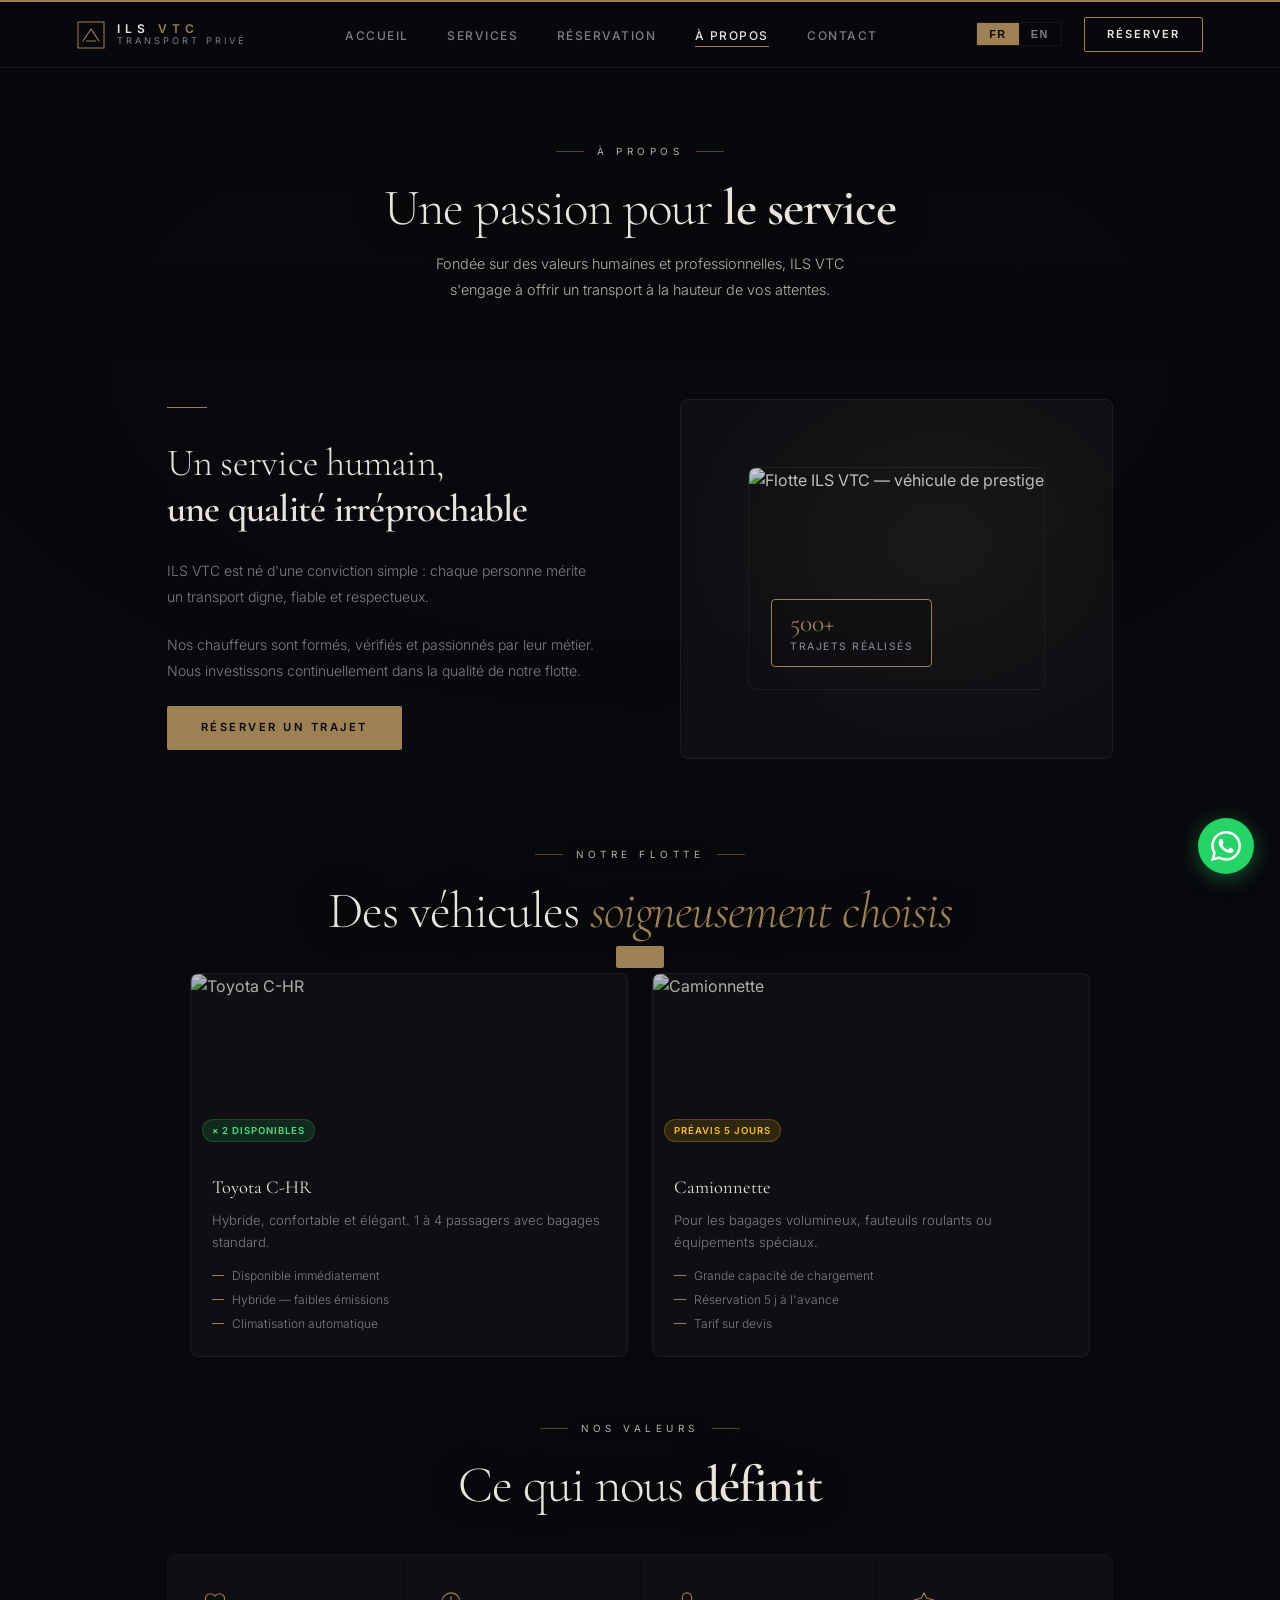
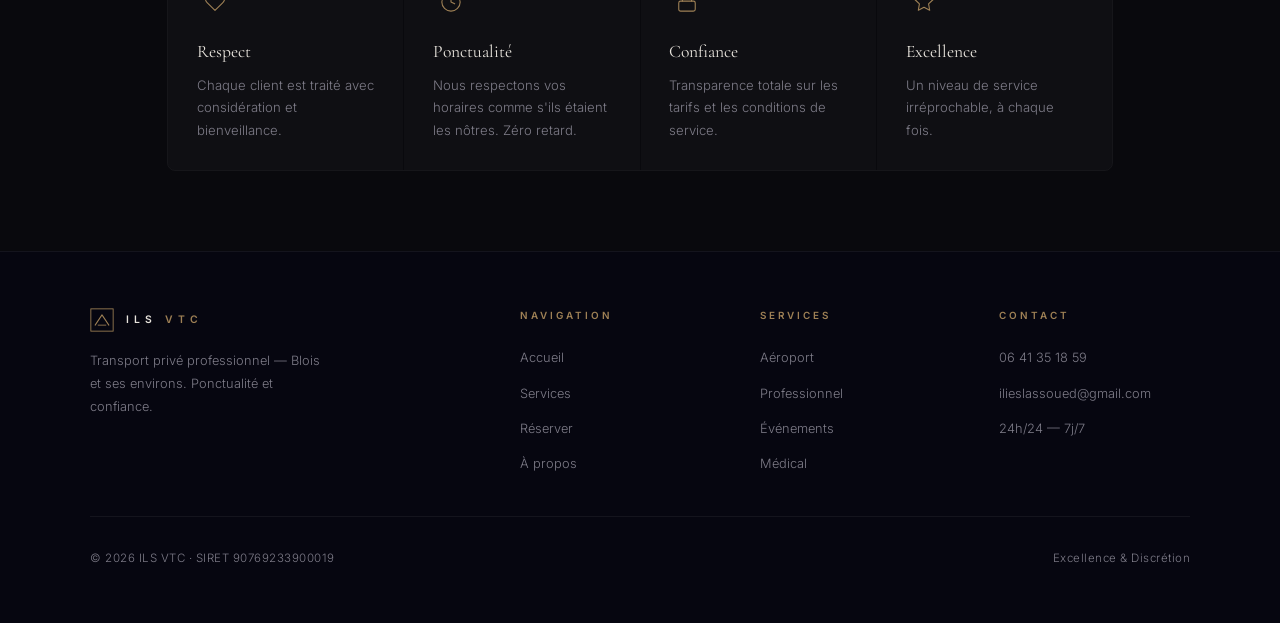
==== commit c2c20ea4: "Fix traductions EN manquantes - flotte, véhicules, prix" ====
--- a/about.html
+++ b/about.html
@@ -120,7 +120,7 @@
           >
           <div class="about-img-badge">
             <span class="badge-num">500+</span>
-            <span class="badge-lbl">Trajets réalisés</span>
+            <span class="badge-lbl" id="about-badge-lbl">Trajets réalisés</span>
           </div>
         </div>
       </div>
@@ -129,30 +129,30 @@
 
     <!-- ── Notre flotte ── -->
     <div class="sh" style="margin-bottom:2rem">
-      <p class="slabel">Notre flotte</p>
-      <h2 class="stitle">Des véhicules <em>soigneusement choisis</em></h2>
+      <p class="slabel" id="fleet-label">Notre flotte</p>
+      <h2 class="stitle" id="fleet-title">Des véhicules <em id="fleet-title-em">soigneusement choisis</em></h2>
     </div>
     <div class="fleet-grid">
       <div class="fleet-card">
         <div class="fleet-img-wrap">
           <img src="https://images.unsplash.com/photo-1533473359331-0135ef1b58bf?auto=format&fit=crop&w=600&h=320&q=80" alt="Toyota C-HR" loading="lazy">
-          <span class="fleet-badge fleet-badge--ok">&times; 2 disponibles</span>
+          <span class="fleet-badge fleet-badge--ok" id="fleet1-badge">&times; 2 disponibles</span>
         </div>
         <div class="fleet-body">
-          <h4>Toyota C-HR</h4>
-          <p>Hybride, confortable et élégant. 1 à 4 passagers avec bagages standard.</p>
-          <ul class="fleet-feat"><li>Disponible immédiatement</li><li>Hybride &mdash; faibles émissions</li><li>Climatisation automatique</li></ul>
+          <h4 id="fleet1-name">Toyota C-HR</h4>
+          <p id="fleet1-desc">Hybride, confortable et élégant. 1 à 4 passagers avec bagages standard.</p>
+          <ul class="fleet-feat"><li id="fleet1-f1">Disponible immédiatement</li><li id="fleet1-f2">Hybride &mdash; faibles émissions</li><li id="fleet1-f3">Climatisation automatique</li></ul>
         </div>
       </div>
       <div class="fleet-card">
         <div class="fleet-img-wrap">
           <img src="https://images.unsplash.com/photo-1566933293069-b55c7f326dd4?auto=format&fit=crop&w=600&h=320&q=80" alt="Camionnette" loading="lazy">
-          <span class="fleet-badge fleet-badge--warn">Préavis 5 jours</span>
+          <span class="fleet-badge fleet-badge--warn" id="fleet2-badge">Préavis 5 jours</span>
         </div>
         <div class="fleet-body">
-          <h4>Camionnette</h4>
-          <p>Pour les bagages volumineux, fauteuils roulants ou équipements spéciaux.</p>
-          <ul class="fleet-feat"><li>Grande capacité de chargement</li><li>Réservation 5 j à l&rsquo;avance</li><li>Tarif sur devis</li></ul>
+          <h4 id="fleet2-name">Camionnette</h4>
+          <p id="fleet2-desc">Pour les bagages volumineux, fauteuils roulants ou équipements spéciaux.</p>
+          <ul class="fleet-feat"><li id="fleet2-f1">Grande capacité de chargement</li><li id="fleet2-f2">Réservation 5 j à l&rsquo;avance</li><li id="fleet2-f3">Tarif sur devis</li></ul>
         </div>
       </div>
     </div>
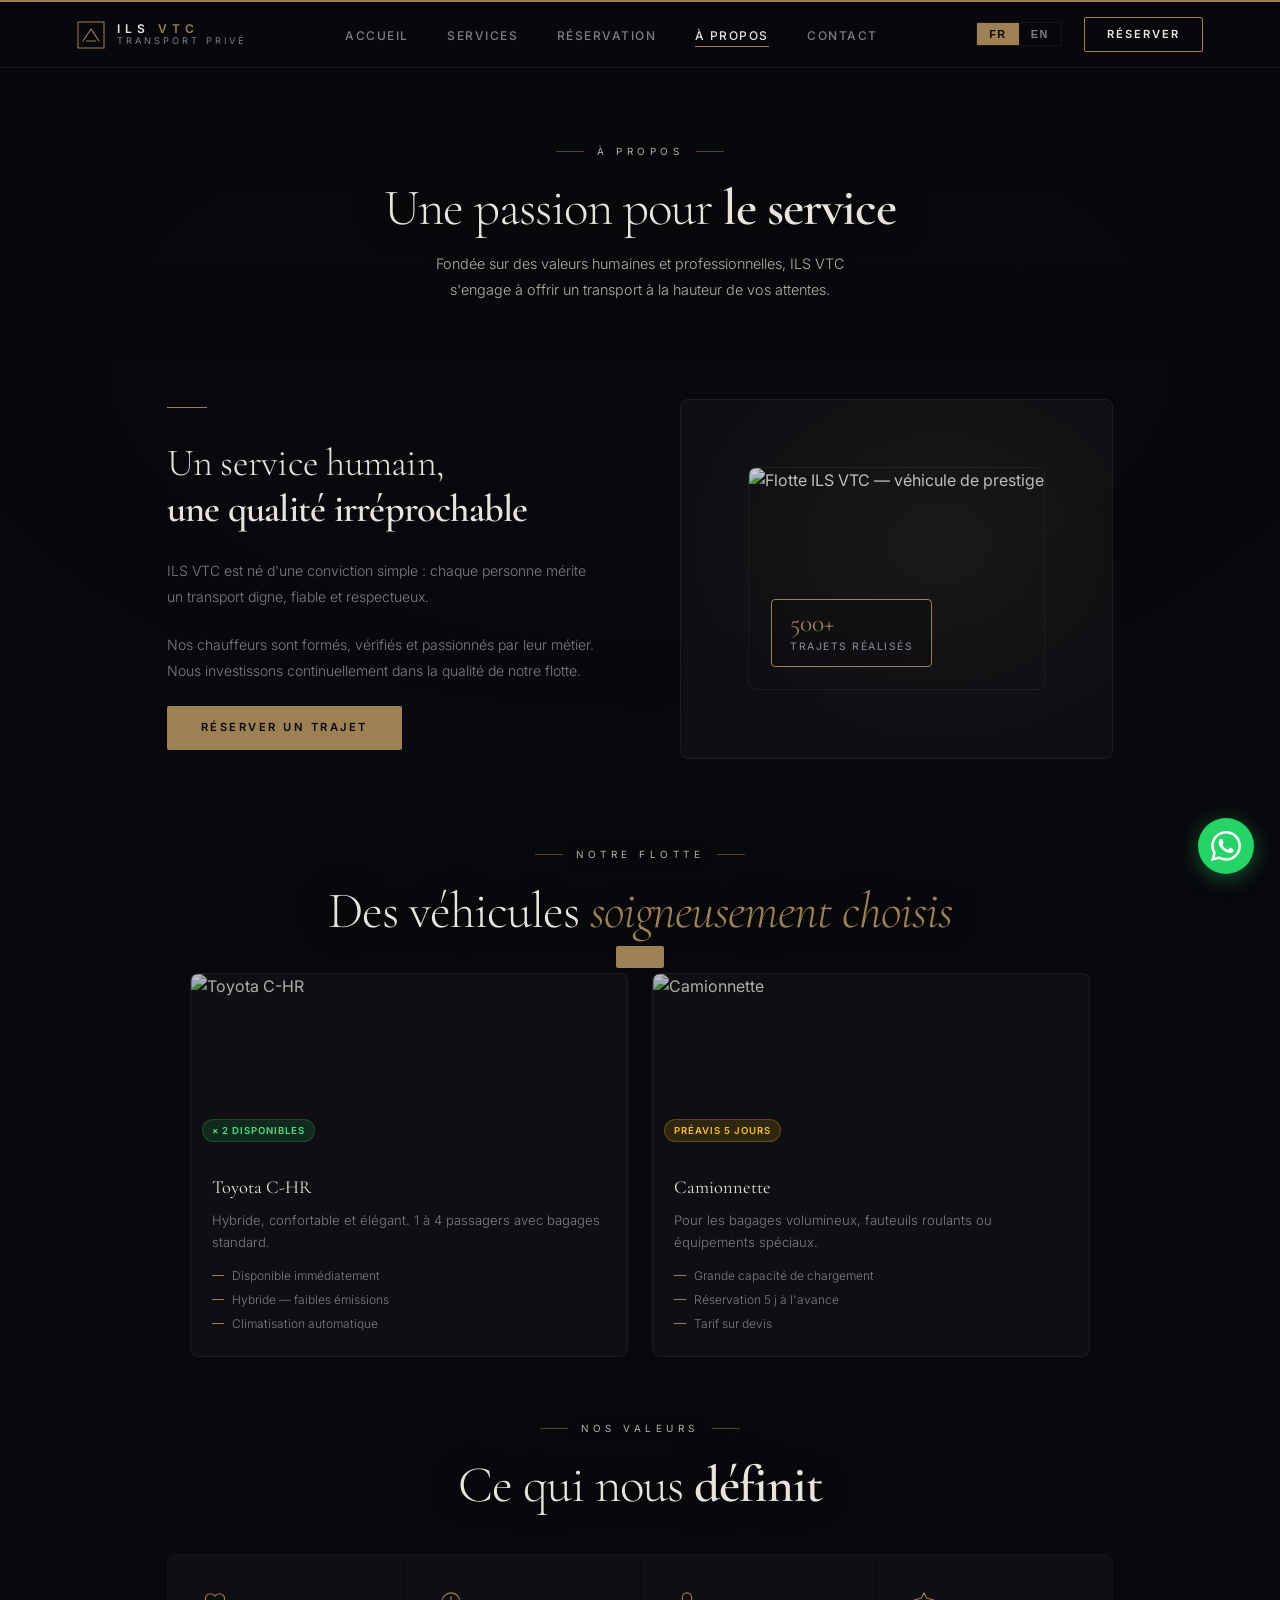
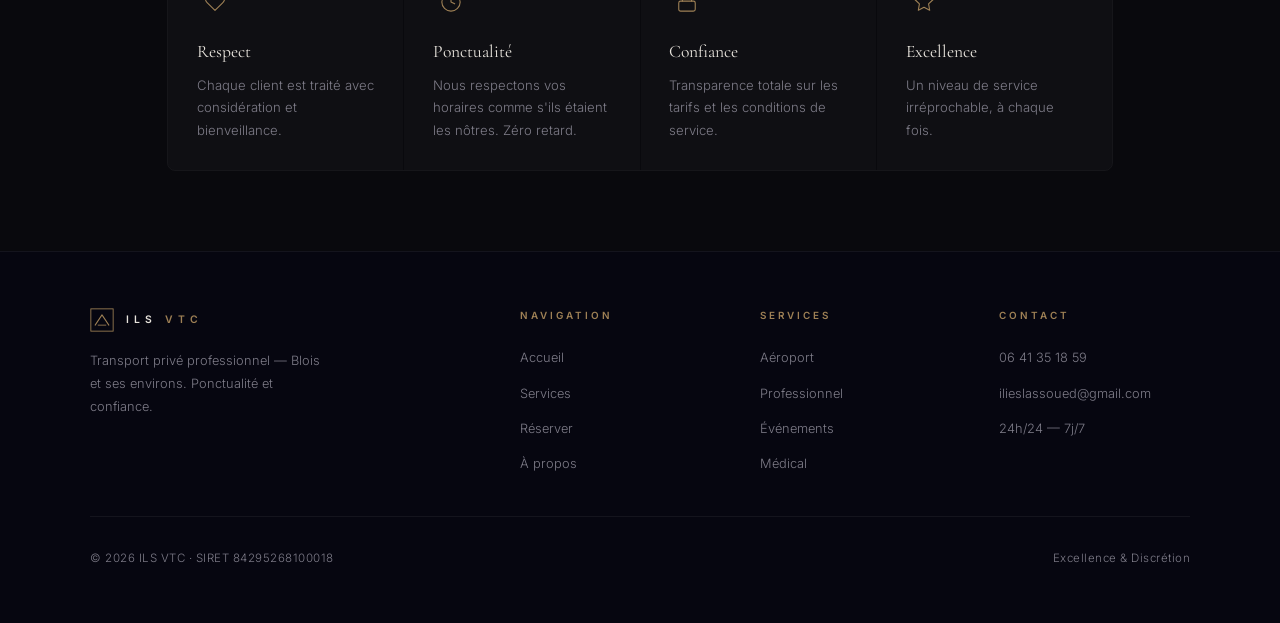
==== commit d181c6cd: "Fix SIRET 84295268100018" ====
--- a/about.html
+++ b/about.html
@@ -7,8 +7,8 @@
   <link rel="stylesheet" href="css/style.css">
   <script src="https://cdnjs.cloudflare.com/ajax/libs/three.js/r128/three.min.js"></script>
   <!-- SEO -->
-  <meta name="description" content="ILS VTC, votre chauffeur privé professionnel à Blois. SIRET 90769233900019. Flotte hybride Toyota C-HR, service respectueux et discret.">
-  <meta name="keywords" content="ILS VTC Blois, chauffeur professionnel Blois, VTC Loir-et-Cher, SIRET 90769233900019">
+  <meta name="description" content="ILS VTC, votre chauffeur privé professionnel à Blois. SIRET 84295268100018. Flotte hybride Toyota C-HR, service respectueux et discret.">
+  <meta name="keywords" content="ILS VTC Blois, chauffeur professionnel Blois, VTC Loir-et-Cher, SIRET 84295268100018">
   <meta name="robots" content="index, follow">
   <meta name="author" content="ILS VTC">
   <link rel="canonical" href="https://ilsvtc.fr/about">
@@ -18,14 +18,14 @@
   <meta property="og:site_name" content="ILS VTC">
   <meta property="og:url" content="https://ilsvtc.fr/about">
   <meta property="og:title" content="À Propos — ILS VTC Blois | Chauffeur Professionnel">
-  <meta property="og:description" content="ILS VTC, votre chauffeur privé professionnel à Blois. SIRET 90769233900019. Flotte hybride Toyota C-HR, service respectueux et discret.">
+  <meta property="og:description" content="ILS VTC, votre chauffeur privé professionnel à Blois. SIRET 84295268100018. Flotte hybride Toyota C-HR, service respectueux et discret.">
   <meta property="og:image" content="https://ilsvtc.fr/og-image.jpg">
   <meta property="og:locale" content="fr_FR">
 
   <!-- Twitter Card -->
   <meta name="twitter:card" content="summary_large_image">
   <meta name="twitter:title" content="À Propos — ILS VTC Blois | Chauffeur Professionnel">
-  <meta name="twitter:description" content="ILS VTC, votre chauffeur privé professionnel à Blois. SIRET 90769233900019. Flotte hybride Toyota C-HR, service respectueux et discret.">
+  <meta name="twitter:description" content="ILS VTC, votre chauffeur privé professionnel à Blois. SIRET 84295268100018. Flotte hybride Toyota C-HR, service respectueux et discret.">
   <meta name="twitter:image" content="https://ilsvtc.fr/og-image.jpg">
 
   <!-- Geo -->
@@ -61,7 +61,7 @@
       "addressCountry": "FR"
     },
     "geo": { "@type": "GeoCoordinates", "latitude": 47.5941, "longitude": 1.3330 },
-    "identifier": { "@type": "PropertyValue", "name": "SIRET", "value": "90769233900019" },
+    "identifier": { "@type": "PropertyValue", "name": "SIRET", "value": "84295268100018" },
     "vehicle": {
       "@type": "Car",
       "name": "Toyota C-HR Hybride",
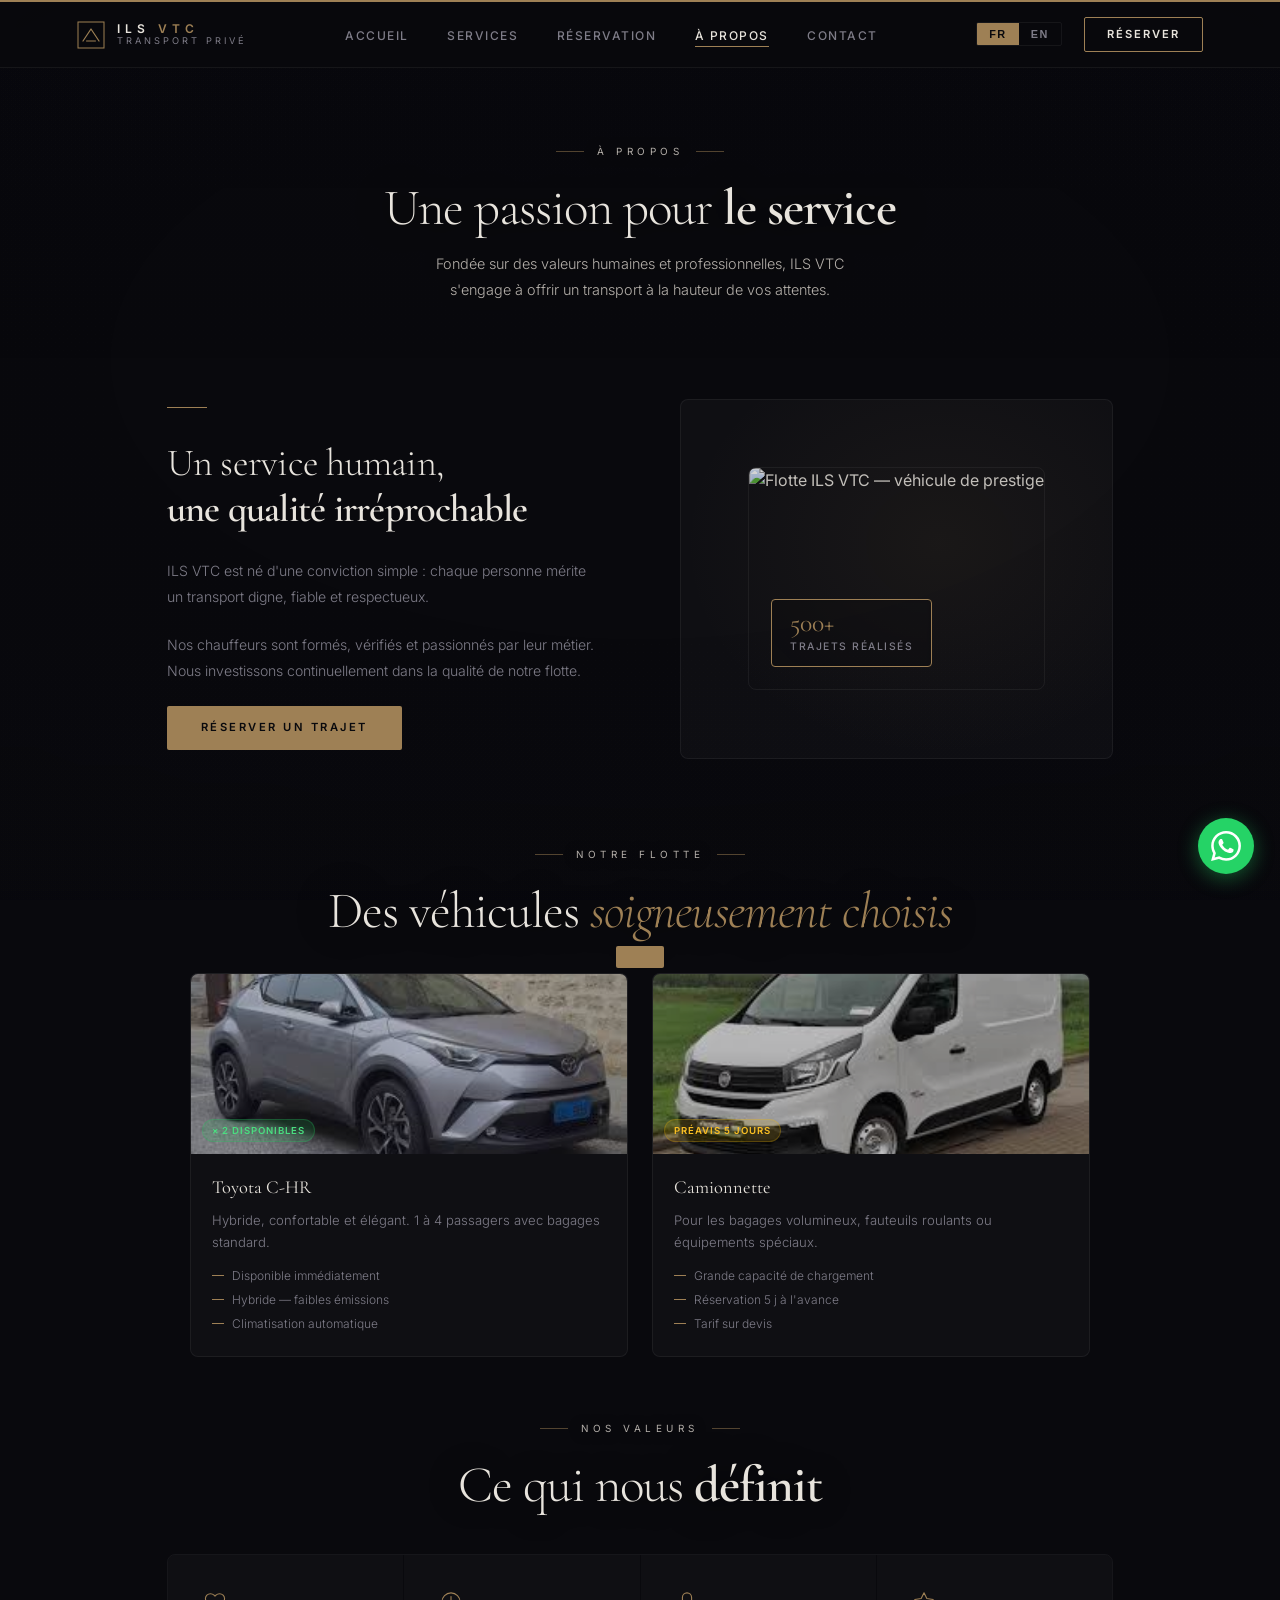
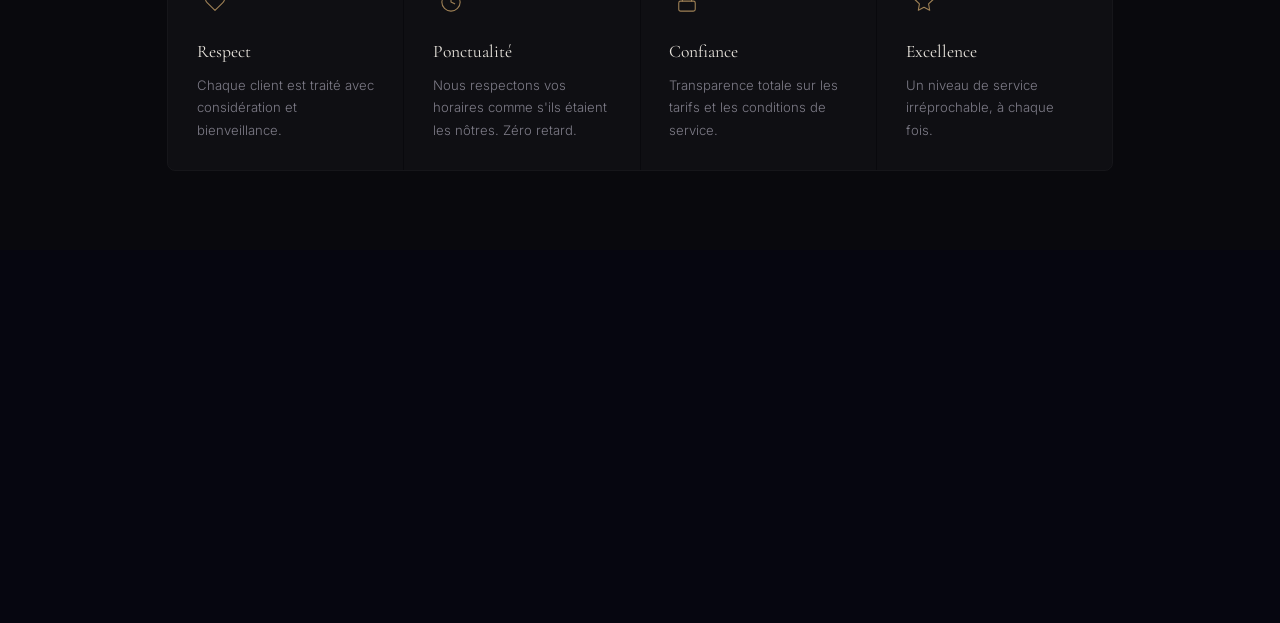
==== commit e0ea51fe: "Ajout vraies photos flotte et route nuit" ====
--- a/about.html
+++ b/about.html
@@ -114,7 +114,7 @@
         <div class="about-img-wrap">
           <img
             class="about-img"
-            src="https://images.unsplash.com/photo-1617788901-6f43b5a4d6a5?auto=format&fit=crop&w=700&h=480&q=80"
+            src="https://images.unsplash.com/photo-1555215695-3004980ad54e?auto=format&fit=crop&w=700&h=480&q=80"
             alt="Flotte ILS VTC — véhicule de prestige"
             loading="lazy"
           >
@@ -135,7 +135,7 @@
     <div class="fleet-grid">
       <div class="fleet-card">
         <div class="fleet-img-wrap">
-          <img src="https://images.unsplash.com/photo-1533473359331-0135ef1b58bf?auto=format&fit=crop&w=600&h=320&q=80" alt="Toyota C-HR" loading="lazy">
+          <img src="img/toyota.jpeg" alt="Toyota C-HR ILS VTC Blois" loading="lazy">
           <span class="fleet-badge fleet-badge--ok" id="fleet1-badge">&times; 2 disponibles</span>
         </div>
         <div class="fleet-body">
@@ -146,7 +146,7 @@
       </div>
       <div class="fleet-card">
         <div class="fleet-img-wrap">
-          <img src="https://images.unsplash.com/photo-1566933293069-b55c7f326dd4?auto=format&fit=crop&w=600&h=320&q=80" alt="Camionnette" loading="lazy">
+          <img src="img/camionnette.jpeg" alt="Camionnette ILS VTC Blois" loading="lazy">
           <span class="fleet-badge fleet-badge--warn" id="fleet2-badge">Préavis 5 jours</span>
         </div>
         <div class="fleet-body">
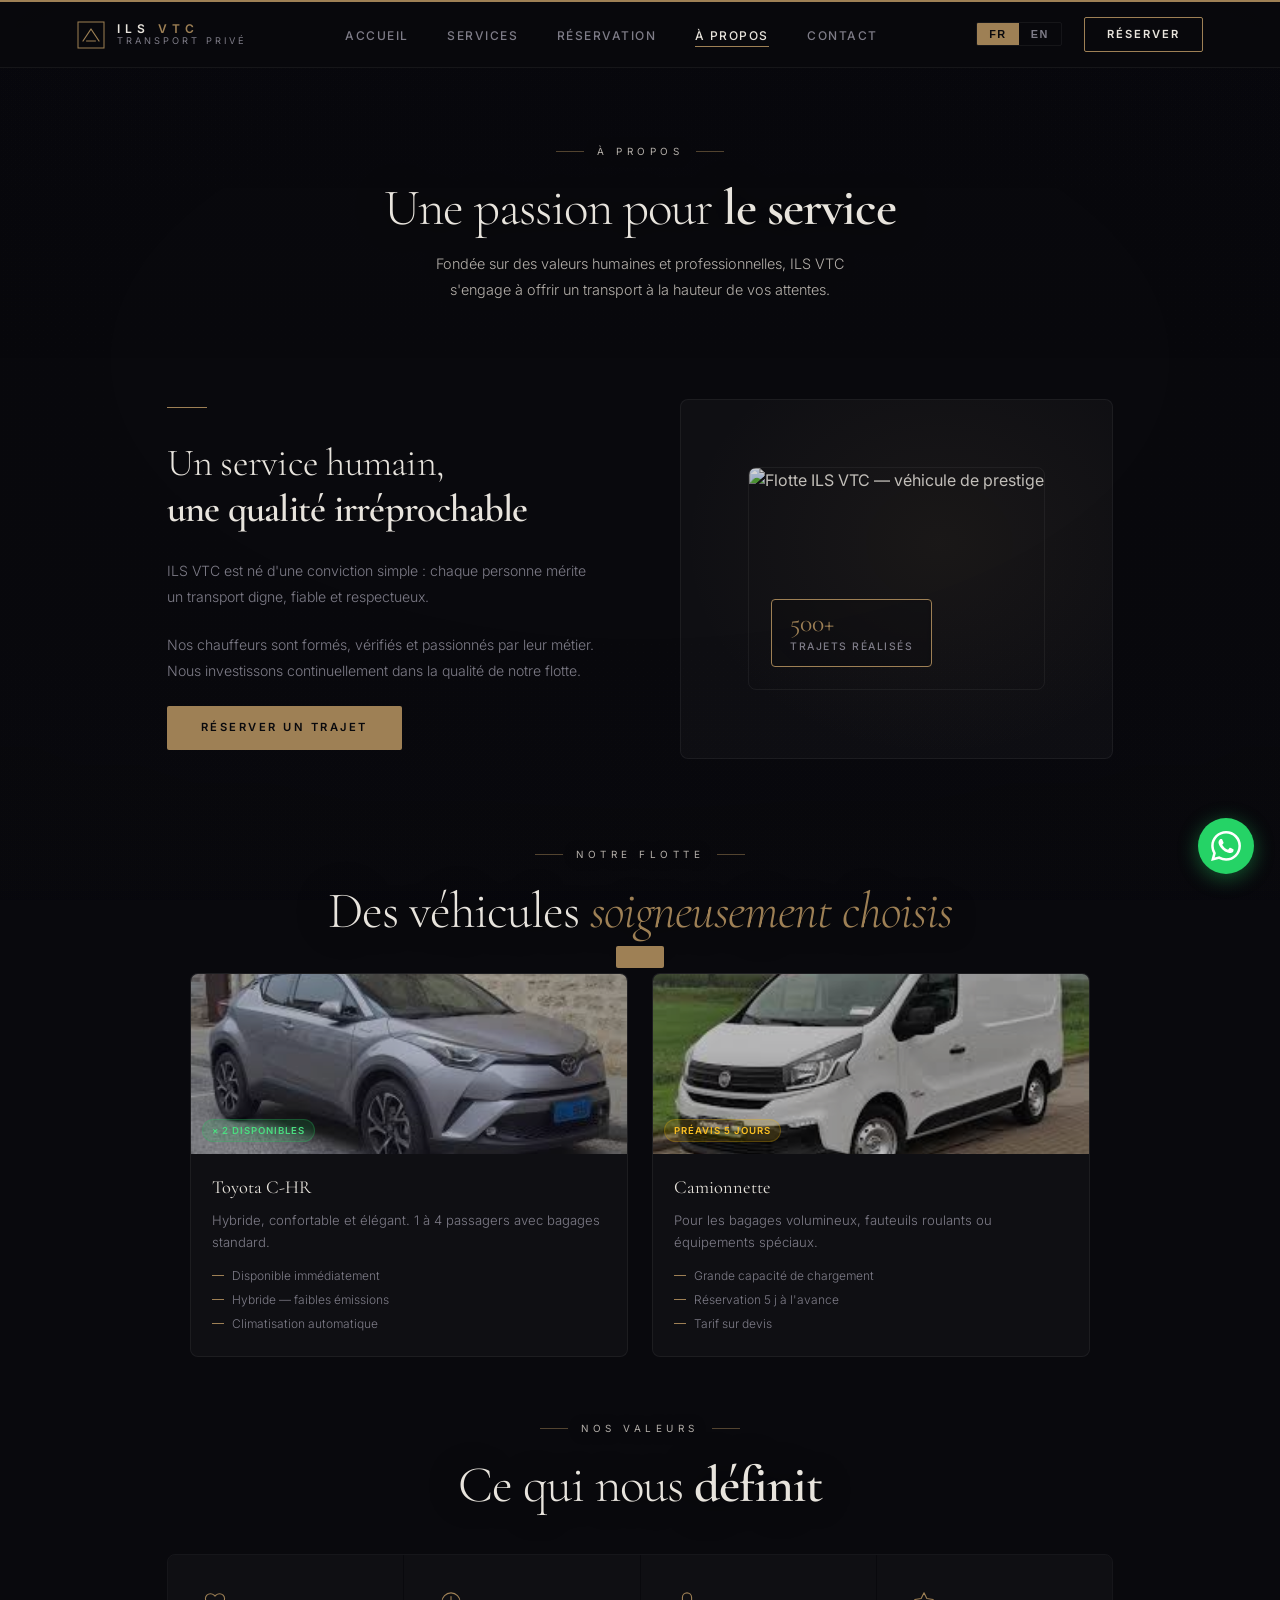
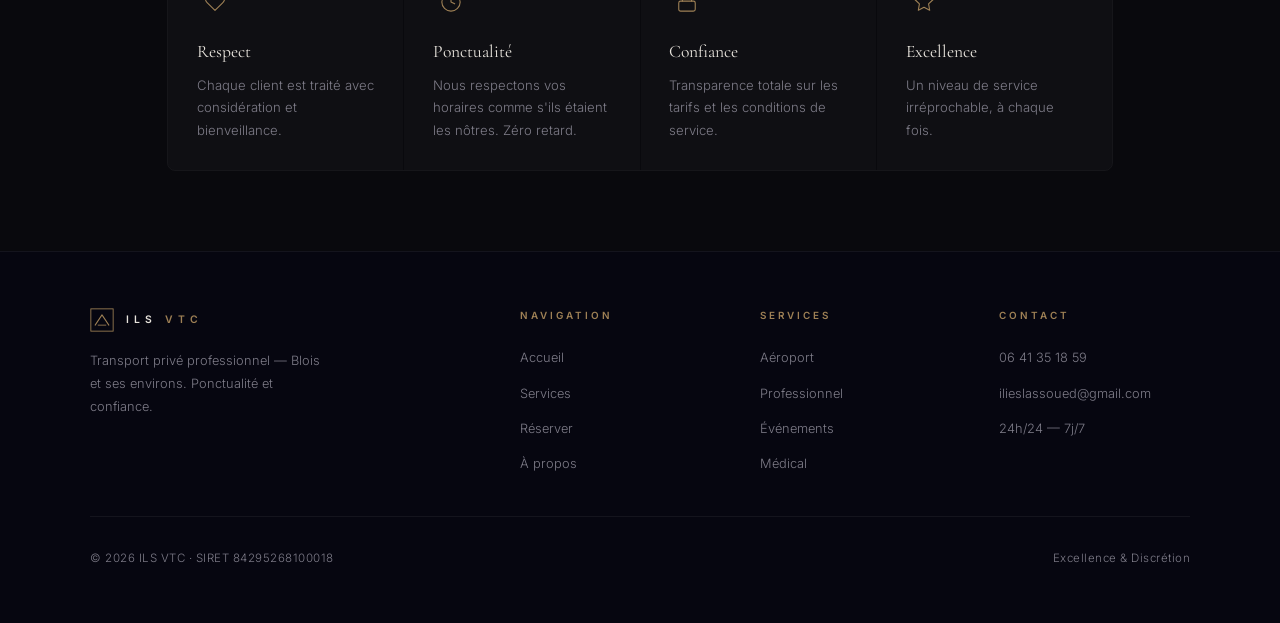
==== commit dd470a3f: "Ajout favicon + logo SVG ILS VTC" ====
--- a/about.html
+++ b/about.html
@@ -70,6 +70,9 @@
     "sameAs": ["https://wa.me/33641351859"]
   }
   </script>
+  <link rel="icon" href="/favicon.svg" type="image/svg+xml">
+  <link rel="alternate icon" href="/favicon.svg">
+  <link rel="apple-touch-icon" href="/img/logo-mark.svg">
 </head>
 <body data-page="about">
 <canvas id="bg-canvas"></canvas>
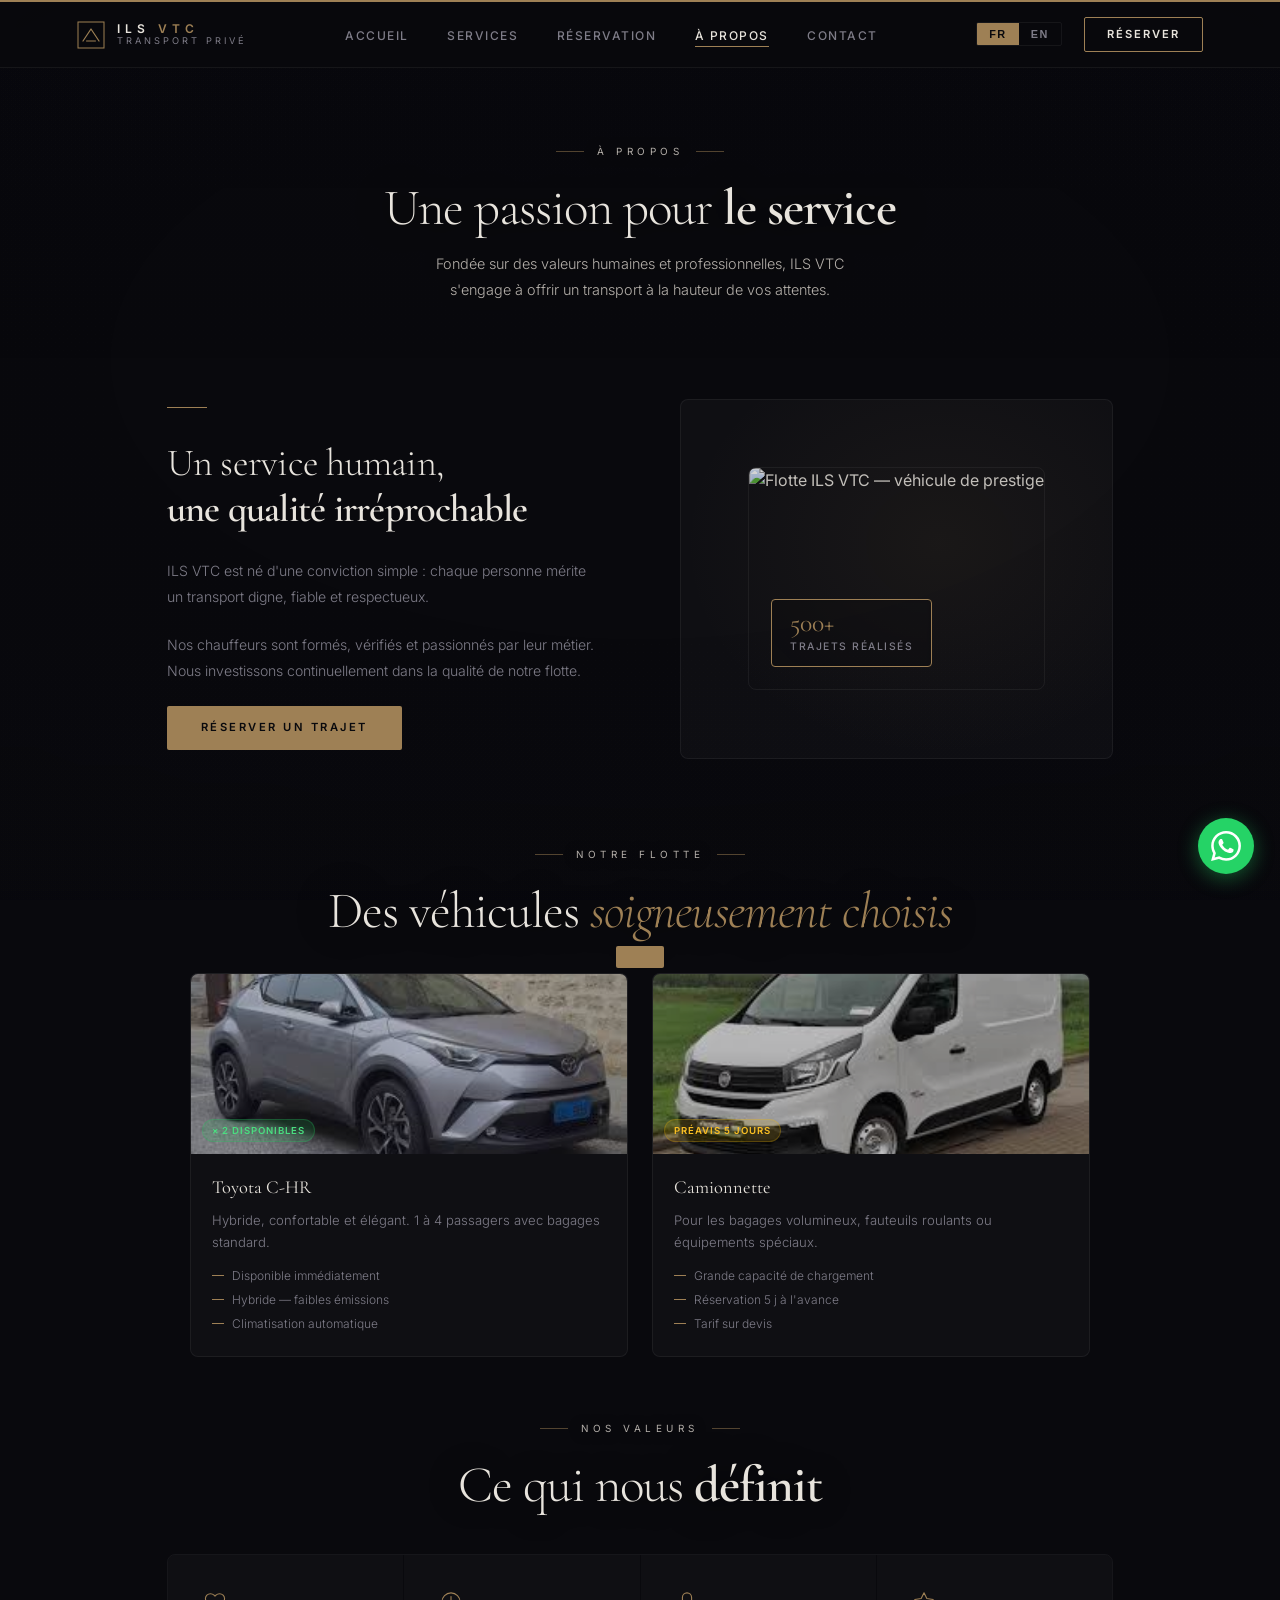
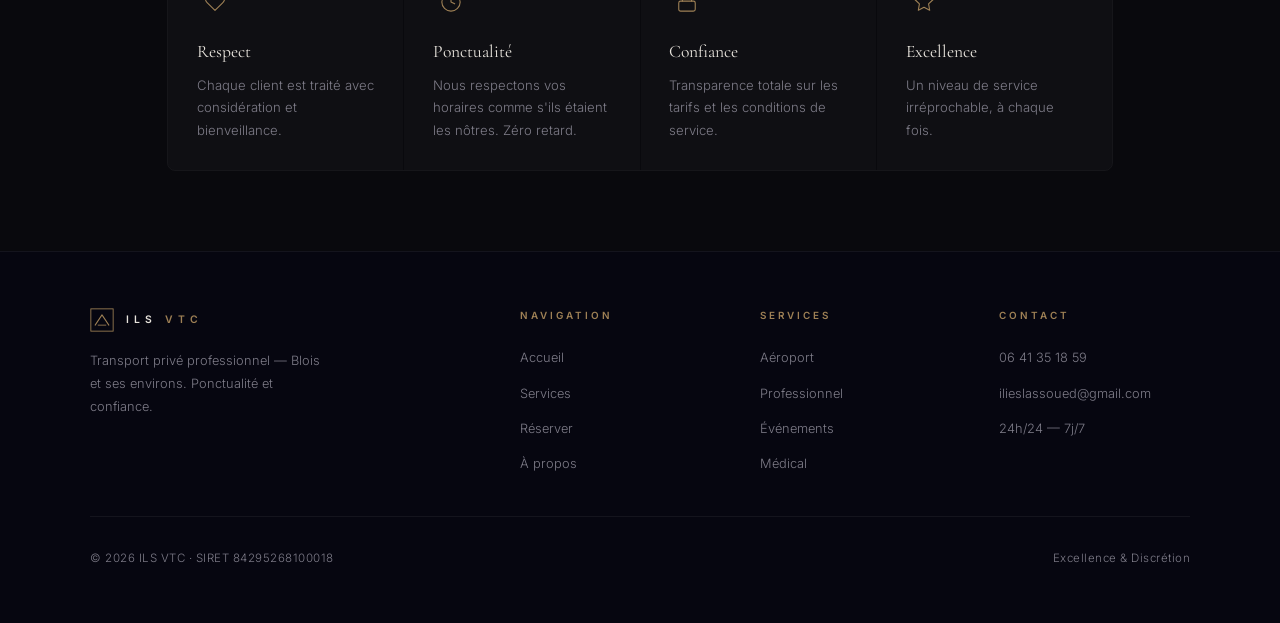
==== commit d14b7f19: "SEO: fix canonical domain + FAQ schema" ====
--- a/about.html
+++ b/about.html
@@ -11,22 +11,22 @@
   <meta name="keywords" content="ILS VTC Blois, chauffeur professionnel Blois, VTC Loir-et-Cher, SIRET 84295268100018">
   <meta name="robots" content="index, follow">
   <meta name="author" content="ILS VTC">
-  <link rel="canonical" href="https://ilsvtc.fr/about">
+  <link rel="canonical" href="https://ils-vtc-blois.com/about">
 
   <!-- Open Graph -->
   <meta property="og:type" content="website">
   <meta property="og:site_name" content="ILS VTC">
-  <meta property="og:url" content="https://ilsvtc.fr/about">
+  <meta property="og:url" content="https://ils-vtc-blois.com/about">
   <meta property="og:title" content="À Propos — ILS VTC Blois | Chauffeur Professionnel">
   <meta property="og:description" content="ILS VTC, votre chauffeur privé professionnel à Blois. SIRET 84295268100018. Flotte hybride Toyota C-HR, service respectueux et discret.">
-  <meta property="og:image" content="https://ilsvtc.fr/og-image.jpg">
+  <meta property="og:image" content="https://ils-vtc-blois.com/og-image.jpg">
   <meta property="og:locale" content="fr_FR">
 
   <!-- Twitter Card -->
   <meta name="twitter:card" content="summary_large_image">
   <meta name="twitter:title" content="À Propos — ILS VTC Blois | Chauffeur Professionnel">
   <meta name="twitter:description" content="ILS VTC, votre chauffeur privé professionnel à Blois. SIRET 84295268100018. Flotte hybride Toyota C-HR, service respectueux et discret.">
-  <meta name="twitter:image" content="https://ilsvtc.fr/og-image.jpg">
+  <meta name="twitter:image" content="https://ils-vtc-blois.com/og-image.jpg">
 
   <!-- Geo -->
   <meta name="geo.region" content="FR-41">
@@ -41,7 +41,7 @@
     "@type": "TaxiService",
     "name": "ILS VTC",
     "description": "Service VTC professionnel à Blois et ses environs. Chauffeur privé disponible 24h/24, 7j/7. Toyota C-HR hybride, tarif 2,10€/km.",
-    "url": "https://ilsvtc.fr",
+    "url": "https://ils-vtc-blois.com",
     "telephone": "+33641351859",
     "email": "ilieslassoued@gmail.com",
     "priceRange": "2,10€/km",
